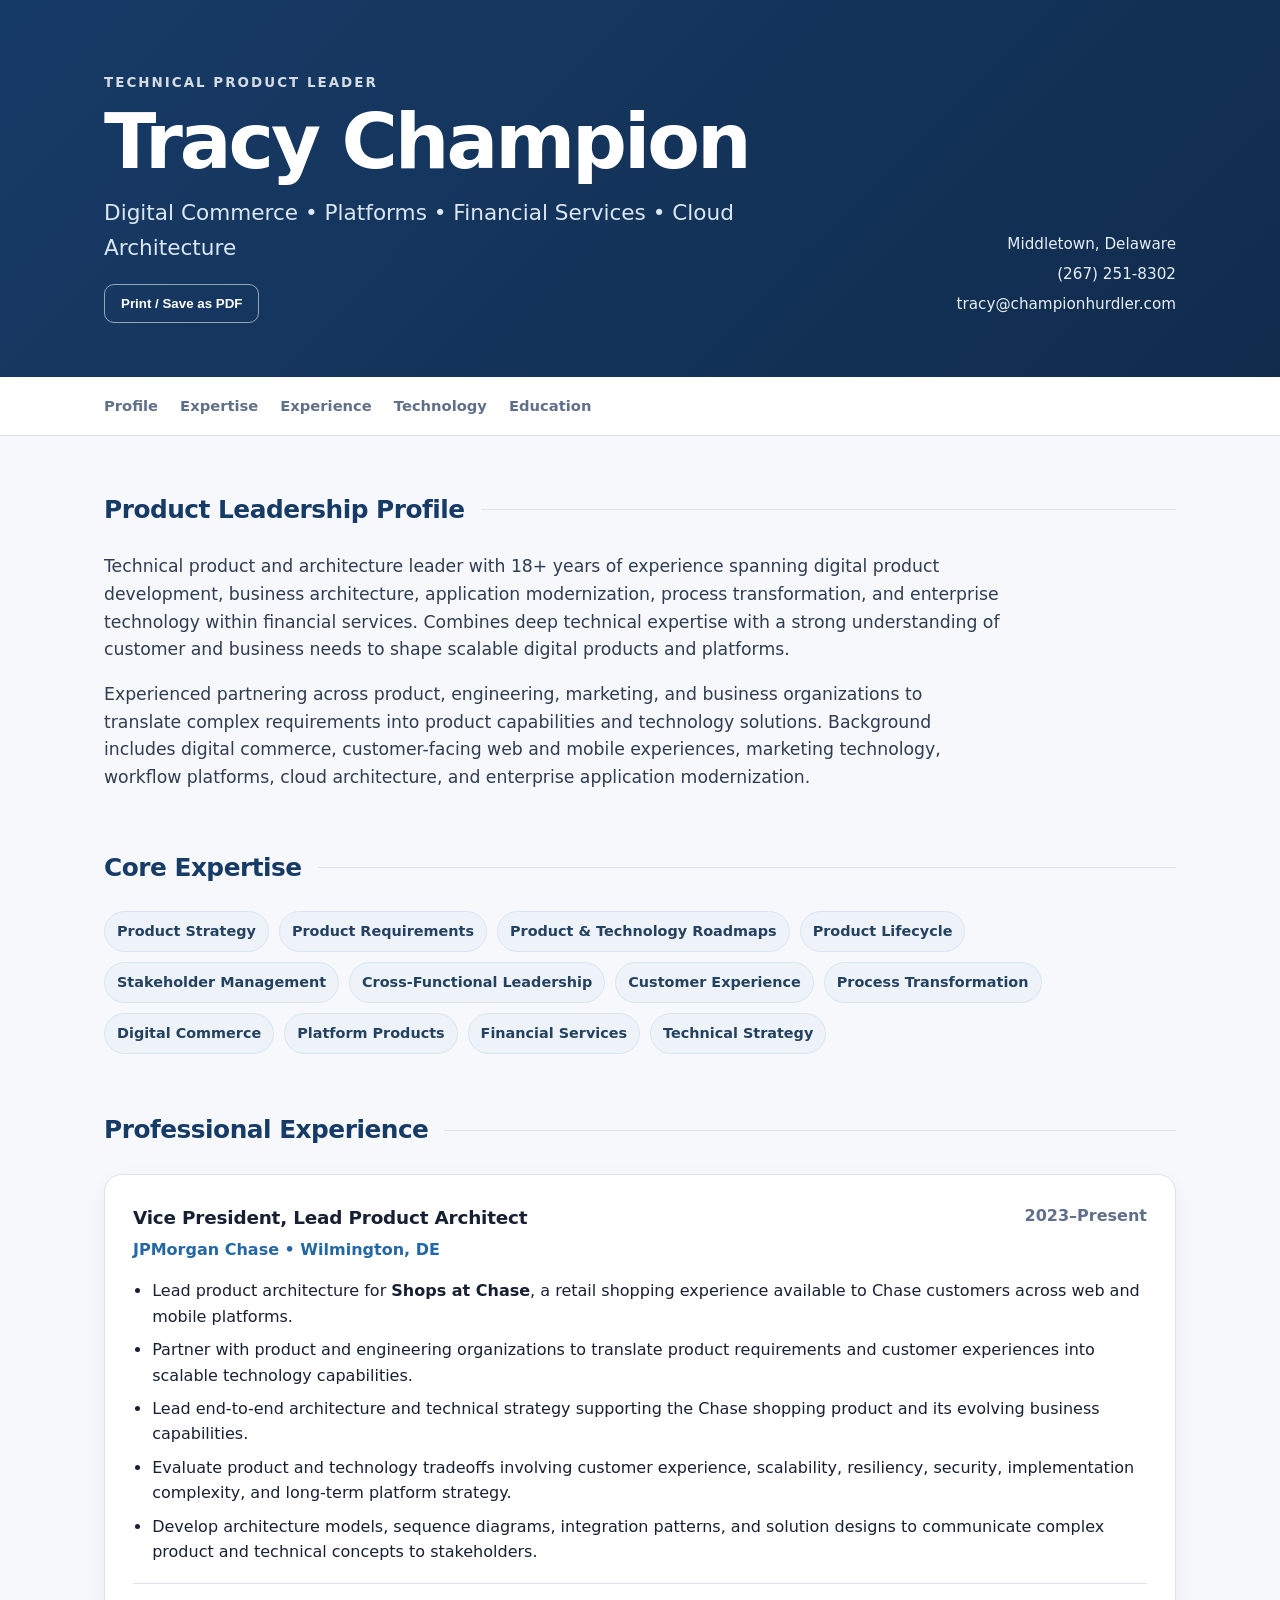
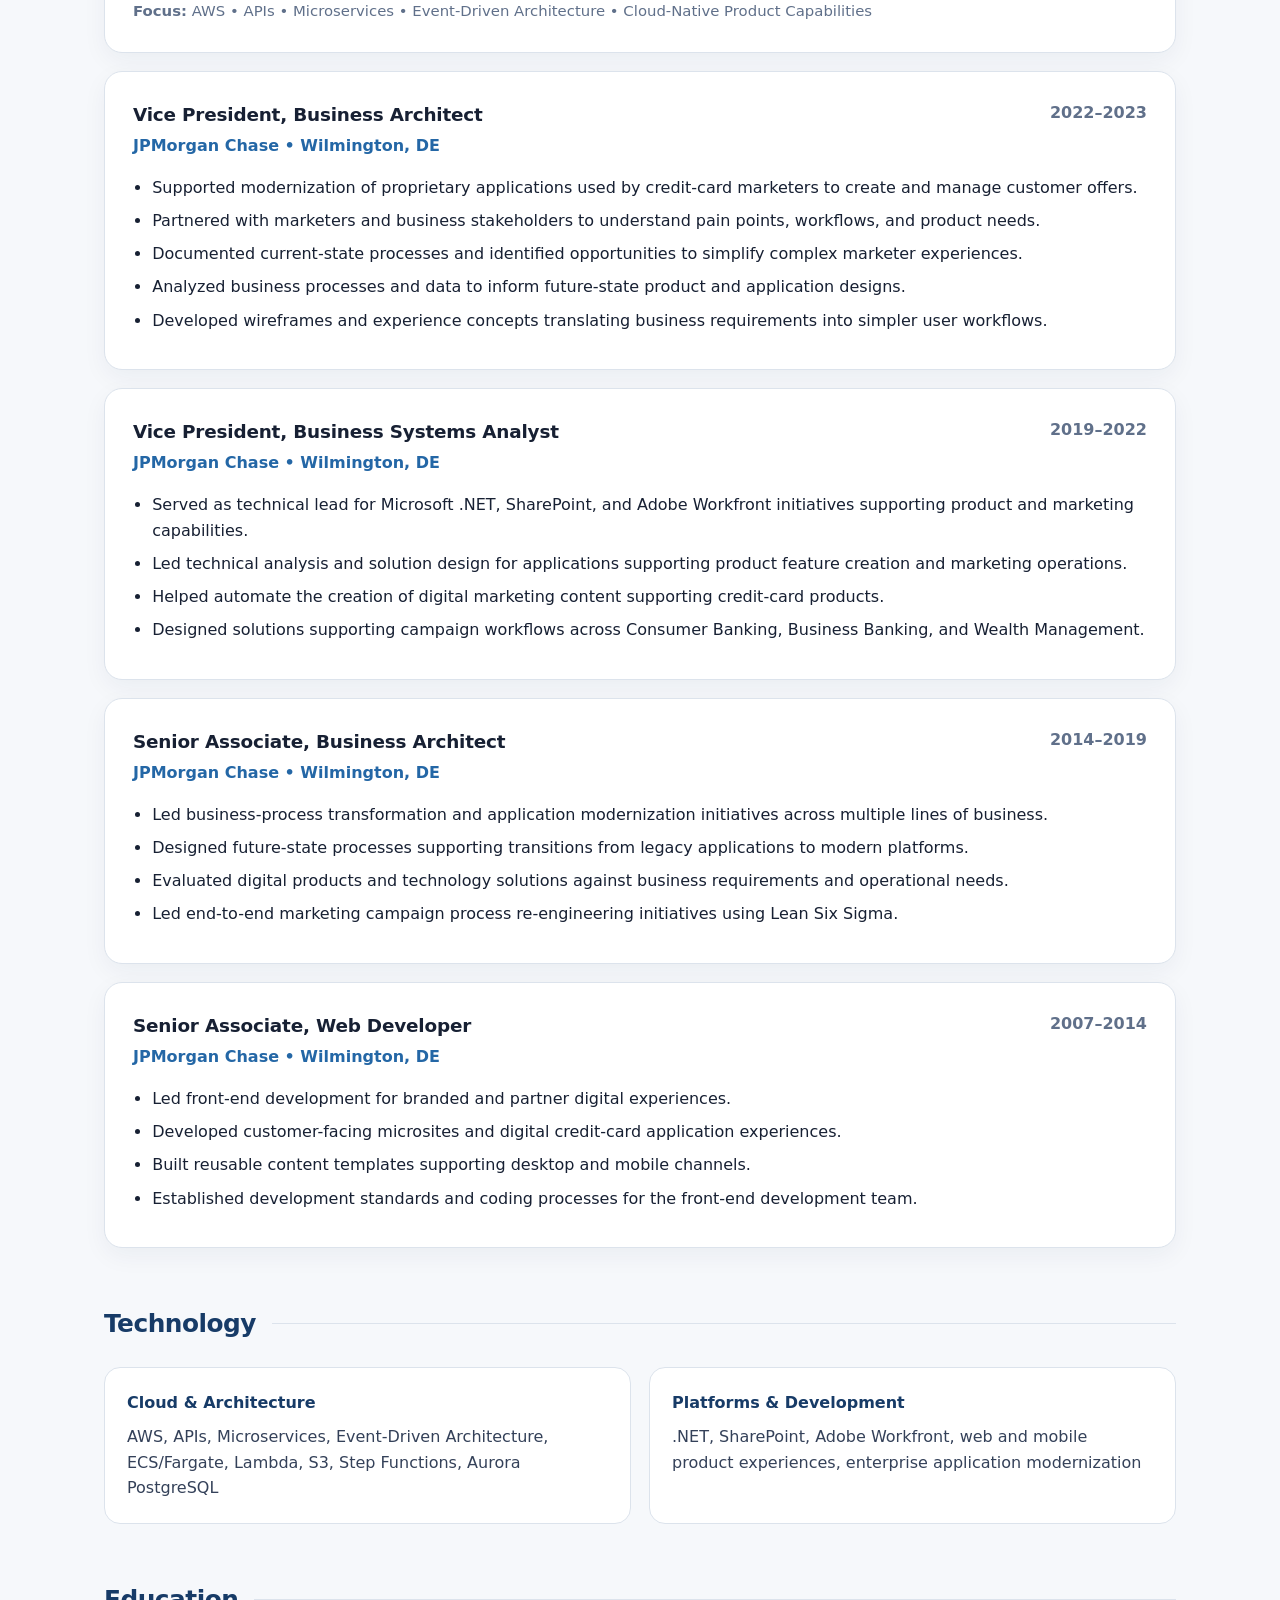
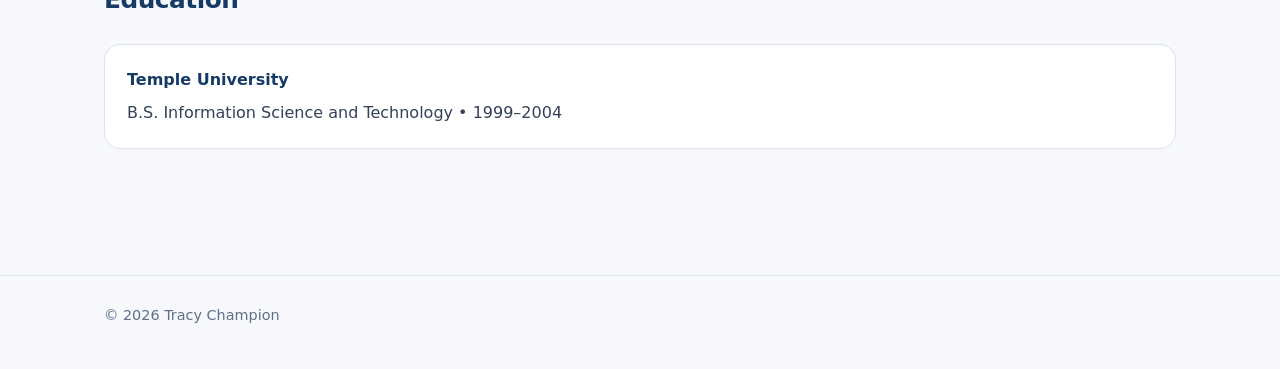
==== resume/index.html @ c50e0f80 "Add resume website" ====
<!doctype html>
<html lang="en">
<head>
  <meta charset="utf-8" />
  <meta name="viewport" content="width=device-width, initial-scale=1" />
  <meta name="description" content="Tracy Champion — Technical Product Leader specializing in digital commerce, platforms, financial services, and cloud architecture." />
  <title>Tracy Champion | Technical Product Leader</title>
  <style>
    :root{
      --bg:#f6f8fb;
      --surface:#ffffff;
      --text:#172033;
      --muted:#60708a;
      --accent:#173b67;
      --accent-2:#2467a6;
      --line:#dce3ec;
      --chip:#edf3f9;
      --max:1120px;
    }

    *{box-sizing:border-box}
    html{scroll-behavior:smooth}
    body{
      margin:0;
      font-family:Inter, ui-sans-serif, system-ui, -apple-system, BlinkMacSystemFont, "Segoe UI", sans-serif;
      background:var(--bg);
      color:var(--text);
      line-height:1.6;
    }

    a{color:inherit}
    .shell{max-width:var(--max); margin:0 auto; padding:0 24px}

    header{
      background:linear-gradient(135deg,var(--accent),#102c4d);
      color:white;
      padding:72px 0 54px;
    }

    .hero{
      display:grid;
      grid-template-columns:1.3fr .7fr;
      gap:44px;
      align-items:end;
    }

    .eyebrow{
      font-size:.84rem;
      letter-spacing:.15em;
      text-transform:uppercase;
      opacity:.82;
      margin-bottom:12px;
      font-weight:700;
    }

    h1{
      margin:0;
      font-size:clamp(2.6rem,6vw,5.4rem);
      line-height:.95;
      letter-spacing:-.04em;
    }

    .subtitle{
      margin:18px 0 0;
      font-size:clamp(1.05rem,2vw,1.35rem);
      color:#dbe7f2;
      max-width:780px;
    }

    .contact{
      justify-self:end;
      text-align:right;
      font-size:.95rem;
      color:#e7eef6;
    }
    .contact a{text-decoration:none}
    .contact a:hover{text-decoration:underline}
    .contact div{margin:6px 0}

    nav{
      position:sticky;
      top:0;
      z-index:10;
      background:rgba(255,255,255,.94);
      backdrop-filter:blur(10px);
      border-bottom:1px solid var(--line);
    }

    .nav-inner{
      max-width:var(--max);
      margin:0 auto;
      padding:0 24px;
      display:flex;
      gap:22px;
      align-items:center;
      min-height:58px;
      overflow-x:auto;
      white-space:nowrap;
    }

    nav a{
      text-decoration:none;
      color:var(--muted);
      font-size:.92rem;
      font-weight:650;
    }
    nav a:hover{color:var(--accent)}

    main{padding:54px 0 70px}
    section{margin:0 0 56px}

    .section-title{
      display:flex;
      align-items:center;
      gap:16px;
      margin-bottom:24px;
    }

    .section-title h2{
      margin:0;
      font-size:1.55rem;
      color:var(--accent);
      letter-spacing:-.02em;
    }

    .section-title::after{
      content:"";
      height:1px;
      flex:1;
      background:var(--line);
    }

    .summary{
      font-size:1.08rem;
      max-width:900px;
      color:#2f3c51;
    }

    .chips{
      display:flex;
      flex-wrap:wrap;
      gap:10px;
    }
    .chip{
      background:var(--chip);
      border:1px solid #d9e6f2;
      color:#24415f;
      border-radius:999px;
      padding:8px 12px;
      font-size:.9rem;
      font-weight:650;
    }

    .role{
      background:var(--surface);
      border:1px solid var(--line);
      border-radius:18px;
      padding:28px;
      margin-bottom:18px;
      box-shadow:0 8px 24px rgba(20,40,70,.05);
    }

    .role-head{
      display:grid;
      grid-template-columns:1fr auto;
      gap:16px;
      align-items:start;
      margin-bottom:8px;
    }

    .role h3{
      margin:0;
      font-size:1.15rem;
      letter-spacing:-.01em;
    }
    .company{
      color:var(--accent-2);
      font-weight:750;
      margin-top:4px;
    }
    .date{
      color:var(--muted);
      font-weight:700;
      white-space:nowrap;
    }

    ul{
      padding-left:1.2rem;
      margin:16px 0 0;
    }
    li{margin:.48rem 0}

    .techline{
      margin-top:18px;
      padding-top:16px;
      border-top:1px solid var(--line);
      color:var(--muted);
      font-size:.93rem;
    }

    .grid{
      display:grid;
      grid-template-columns:repeat(2,minmax(0,1fr));
      gap:18px;
    }
    .card{
      background:var(--surface);
      border:1px solid var(--line);
      border-radius:16px;
      padding:22px;
    }
    .card h3{margin:0 0 8px;font-size:1rem;color:var(--accent)}
    .card p{margin:0;color:#344159}

    footer{
      border-top:1px solid var(--line);
      padding:28px 0 42px;
      color:var(--muted);
      font-size:.9rem;
    }

    .print-btn{
      display:inline-block;
      margin-top:18px;
      padding:11px 16px;
      border:1px solid rgba(255,255,255,.55);
      border-radius:10px;
      color:white;
      text-decoration:none;
      font-weight:700;
      cursor:pointer;
      background:transparent;
    }
    .print-btn:hover{background:rgba(255,255,255,.08)}

    @media (max-width:760px){
      header{padding:54px 0 40px}
      .hero{grid-template-columns:1fr; gap:28px}
      .contact{justify-self:start; text-align:left}
      .role-head{grid-template-columns:1fr}
      .grid{grid-template-columns:1fr}
      nav{position:static}
    }

    @media print{
      nav,.print-btn{display:none !important}
      body{background:white;font-size:11pt}
      header{background:white;color:#111;padding:20px 0 16px;border-bottom:2px solid #111}
      .subtitle,.contact{color:#333}
      main{padding:24px 0}
      .role,.card{box-shadow:none;break-inside:avoid}
      .shell{max-width:none;padding:0 16px}
      a{text-decoration:none}
    }
  </style>
</head>
<body>

<header>
  <div class="shell hero">
    <div>
      <div class="eyebrow">Technical Product Leader</div>
      <h1>Tracy Champion</h1>
      <p class="subtitle">Digital Commerce • Platforms • Financial Services • Cloud Architecture</p>
      <button class="print-btn" onclick="window.print()">Print / Save as PDF</button>
    </div>

    <div class="contact" aria-label="Contact information">
      <div>Middletown, Delaware</div>
      <div><a href="tel:+12672518302">(267) 251-8302</a></div>
      <div><a href="mailto:tracy@championhurdler.com">tracy@championhurdler.com</a></div>
    </div>
  </div>
</header>

<nav>
  <div class="nav-inner">
    <a href="#profile">Profile</a>
    <a href="#expertise">Expertise</a>
    <a href="#experience">Experience</a>
    <a href="#technology">Technology</a>
    <a href="#education">Education</a>
  </div>
</nav>

<main>
  <div class="shell">

    <section id="profile">
      <div class="section-title"><h2>Product Leadership Profile</h2></div>
      <p class="summary">
        Technical product and architecture leader with 18+ years of experience spanning digital product development,
        business architecture, application modernization, process transformation, and enterprise technology within
        financial services. Combines deep technical expertise with a strong understanding of customer and business
        needs to shape scalable digital products and platforms.
      </p>
      <p class="summary">
        Experienced partnering across product, engineering, marketing, and business organizations to translate complex
        requirements into product capabilities and technology solutions. Background includes digital commerce,
        customer-facing web and mobile experiences, marketing technology, workflow platforms, cloud architecture, and
        enterprise application modernization.
      </p>
    </section>

    <section id="expertise">
      <div class="section-title"><h2>Core Expertise</h2></div>
      <div class="chips">
        <span class="chip">Product Strategy</span>
        <span class="chip">Product Requirements</span>
        <span class="chip">Product & Technology Roadmaps</span>
        <span class="chip">Product Lifecycle</span>
        <span class="chip">Stakeholder Management</span>
        <span class="chip">Cross-Functional Leadership</span>
        <span class="chip">Customer Experience</span>
        <span class="chip">Process Transformation</span>
        <span class="chip">Digital Commerce</span>
        <span class="chip">Platform Products</span>
        <span class="chip">Financial Services</span>
        <span class="chip">Technical Strategy</span>
      </div>
    </section>

    <section id="experience">
      <div class="section-title"><h2>Professional Experience</h2></div>

      <article class="role">
        <div class="role-head">
          <div>
            <h3>Vice President, Lead Product Architect</h3>
            <div class="company">JPMorgan Chase • Wilmington, DE</div>
          </div>
          <div class="date">2023–Present</div>
        </div>
        <ul>
          <li>Lead product architecture for <strong>Shops at Chase</strong>, a retail shopping experience available to Chase customers across web and mobile platforms.</li>
          <li>Partner with product and engineering organizations to translate product requirements and customer experiences into scalable technology capabilities.</li>
          <li>Lead end-to-end architecture and technical strategy supporting the Chase shopping product and its evolving business capabilities.</li>
          <li>Evaluate product and technology tradeoffs involving customer experience, scalability, resiliency, security, implementation complexity, and long-term platform strategy.</li>
          <li>Develop architecture models, sequence diagrams, integration patterns, and solution designs to communicate complex product and technical concepts to stakeholders.</li>
        </ul>
        <div class="techline"><strong>Focus:</strong> AWS • APIs • Microservices • Event-Driven Architecture • Cloud-Native Product Capabilities</div>
      </article>

      <article class="role">
        <div class="role-head">
          <div>
            <h3>Vice President, Business Architect</h3>
            <div class="company">JPMorgan Chase • Wilmington, DE</div>
          </div>
          <div class="date">2022–2023</div>
        </div>
        <ul>
          <li>Supported modernization of proprietary applications used by credit-card marketers to create and manage customer offers.</li>
          <li>Partnered with marketers and business stakeholders to understand pain points, workflows, and product needs.</li>
          <li>Documented current-state processes and identified opportunities to simplify complex marketer experiences.</li>
          <li>Analyzed business processes and data to inform future-state product and application designs.</li>
          <li>Developed wireframes and experience concepts translating business requirements into simpler user workflows.</li>
        </ul>
      </article>

      <article class="role">
        <div class="role-head">
          <div>
            <h3>Vice President, Business Systems Analyst</h3>
            <div class="company">JPMorgan Chase • Wilmington, DE</div>
          </div>
          <div class="date">2019–2022</div>
        </div>
        <ul>
          <li>Served as technical lead for Microsoft .NET, SharePoint, and Adobe Workfront initiatives supporting product and marketing capabilities.</li>
          <li>Led technical analysis and solution design for applications supporting product feature creation and marketing operations.</li>
          <li>Helped automate the creation of digital marketing content supporting credit-card products.</li>
          <li>Designed solutions supporting campaign workflows across Consumer Banking, Business Banking, and Wealth Management.</li>
        </ul>
      </article>

      <article class="role">
        <div class="role-head">
          <div>
            <h3>Senior Associate, Business Architect</h3>
            <div class="company">JPMorgan Chase • Wilmington, DE</div>
          </div>
          <div class="date">2014–2019</div>
        </div>
        <ul>
          <li>Led business-process transformation and application modernization initiatives across multiple lines of business.</li>
          <li>Designed future-state processes supporting transitions from legacy applications to modern platforms.</li>
          <li>Evaluated digital products and technology solutions against business requirements and operational needs.</li>
          <li>Led end-to-end marketing campaign process re-engineering initiatives using Lean Six Sigma.</li>
        </ul>
      </article>

      <article class="role">
        <div class="role-head">
          <div>
            <h3>Senior Associate, Web Developer</h3>
            <div class="company">JPMorgan Chase • Wilmington, DE</div>
          </div>
          <div class="date">2007–2014</div>
        </div>
        <ul>
          <li>Led front-end development for branded and partner digital experiences.</li>
          <li>Developed customer-facing microsites and digital credit-card application experiences.</li>
          <li>Built reusable content templates supporting desktop and mobile channels.</li>
          <li>Established development standards and coding processes for the front-end development team.</li>
        </ul>
      </article>
    </section>

    <section id="technology">
      <div class="section-title"><h2>Technology</h2></div>
      <div class="grid">
        <div class="card">
          <h3>Cloud & Architecture</h3>
          <p>AWS, APIs, Microservices, Event-Driven Architecture, ECS/Fargate, Lambda, S3, Step Functions, Aurora PostgreSQL</p>
        </div>
        <div class="card">
          <h3>Platforms & Development</h3>
          <p>.NET, SharePoint, Adobe Workfront, web and mobile product experiences, enterprise application modernization</p>
        </div>
      </div>
    </section>

    <section id="education">
      <div class="section-title"><h2>Education</h2></div>
      <div class="card">
        <h3>Temple University</h3>
        <p>B.S. Information Science and Technology • 1999–2004</p>
      </div>
    </section>

  </div>
</main>

<footer>
  <div class="shell">
    © 2026 Tracy Champion
  </div>
</footer>

</body>
</html>
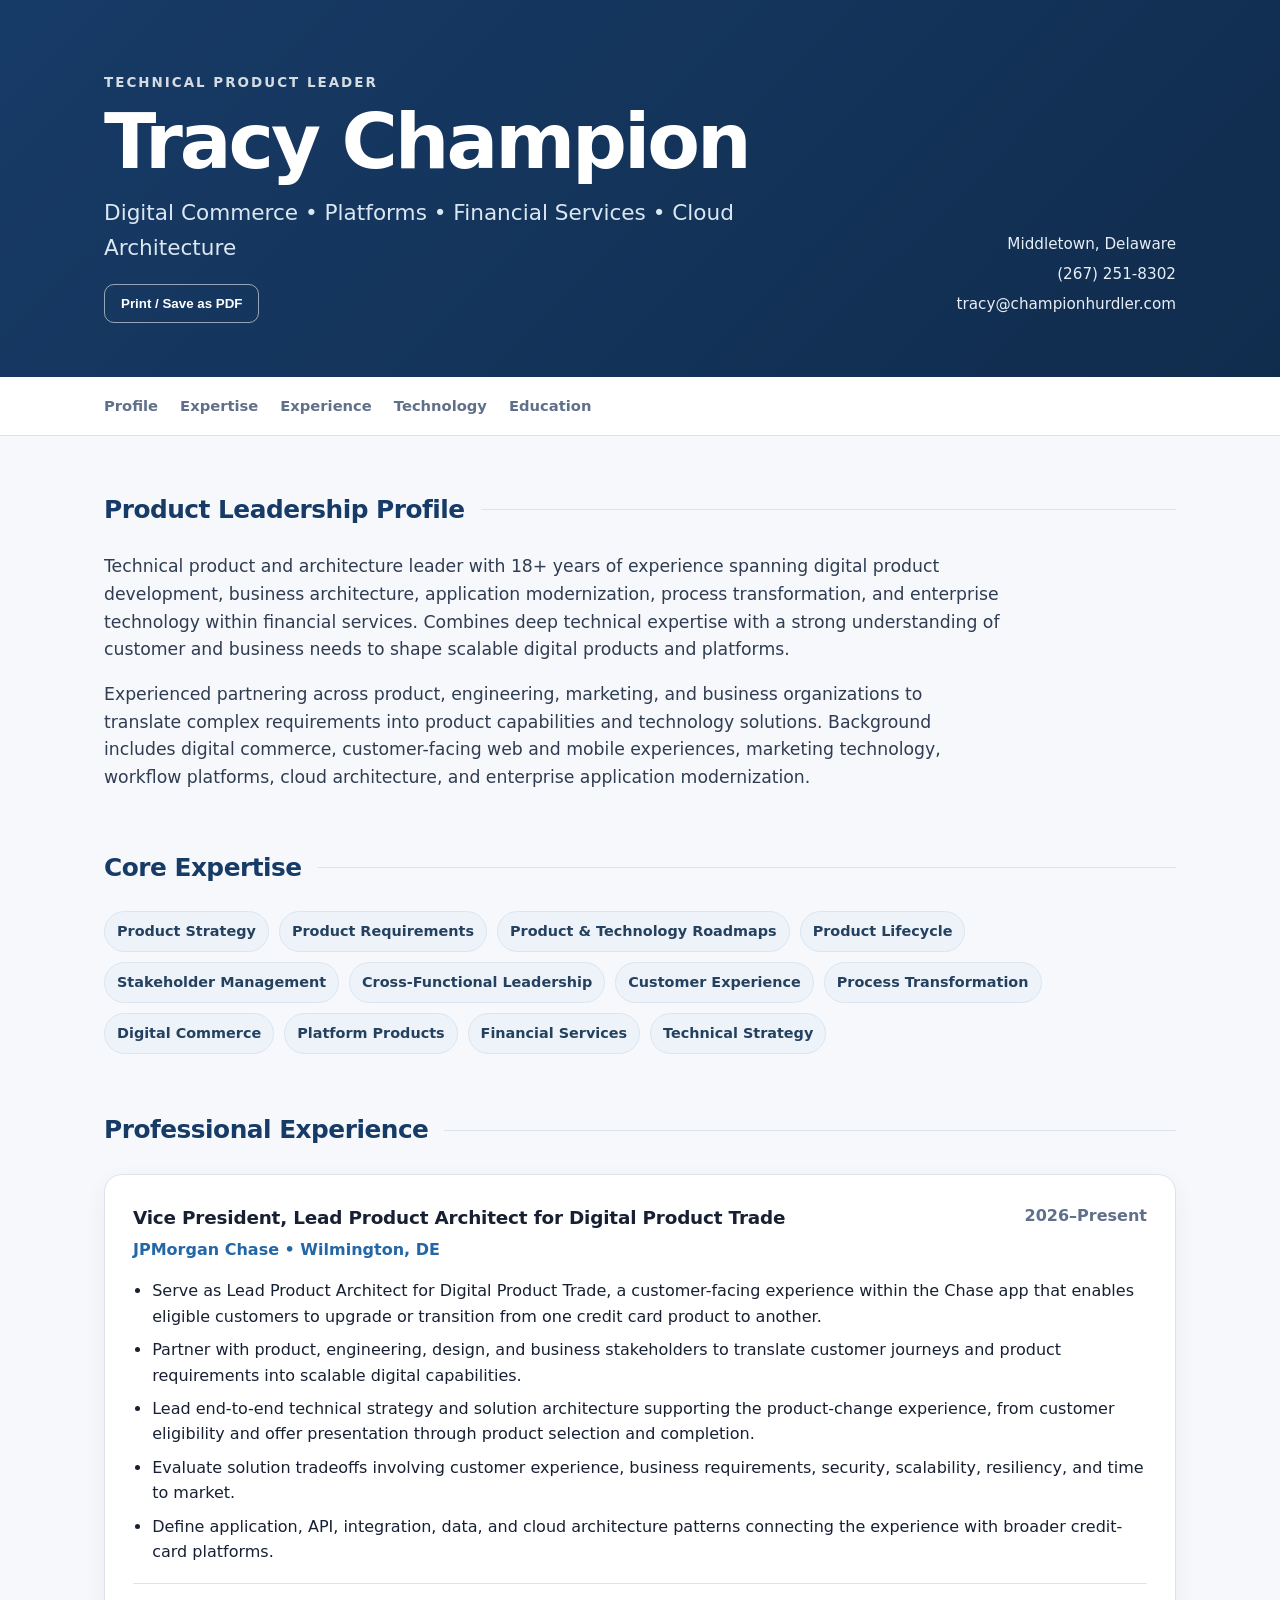
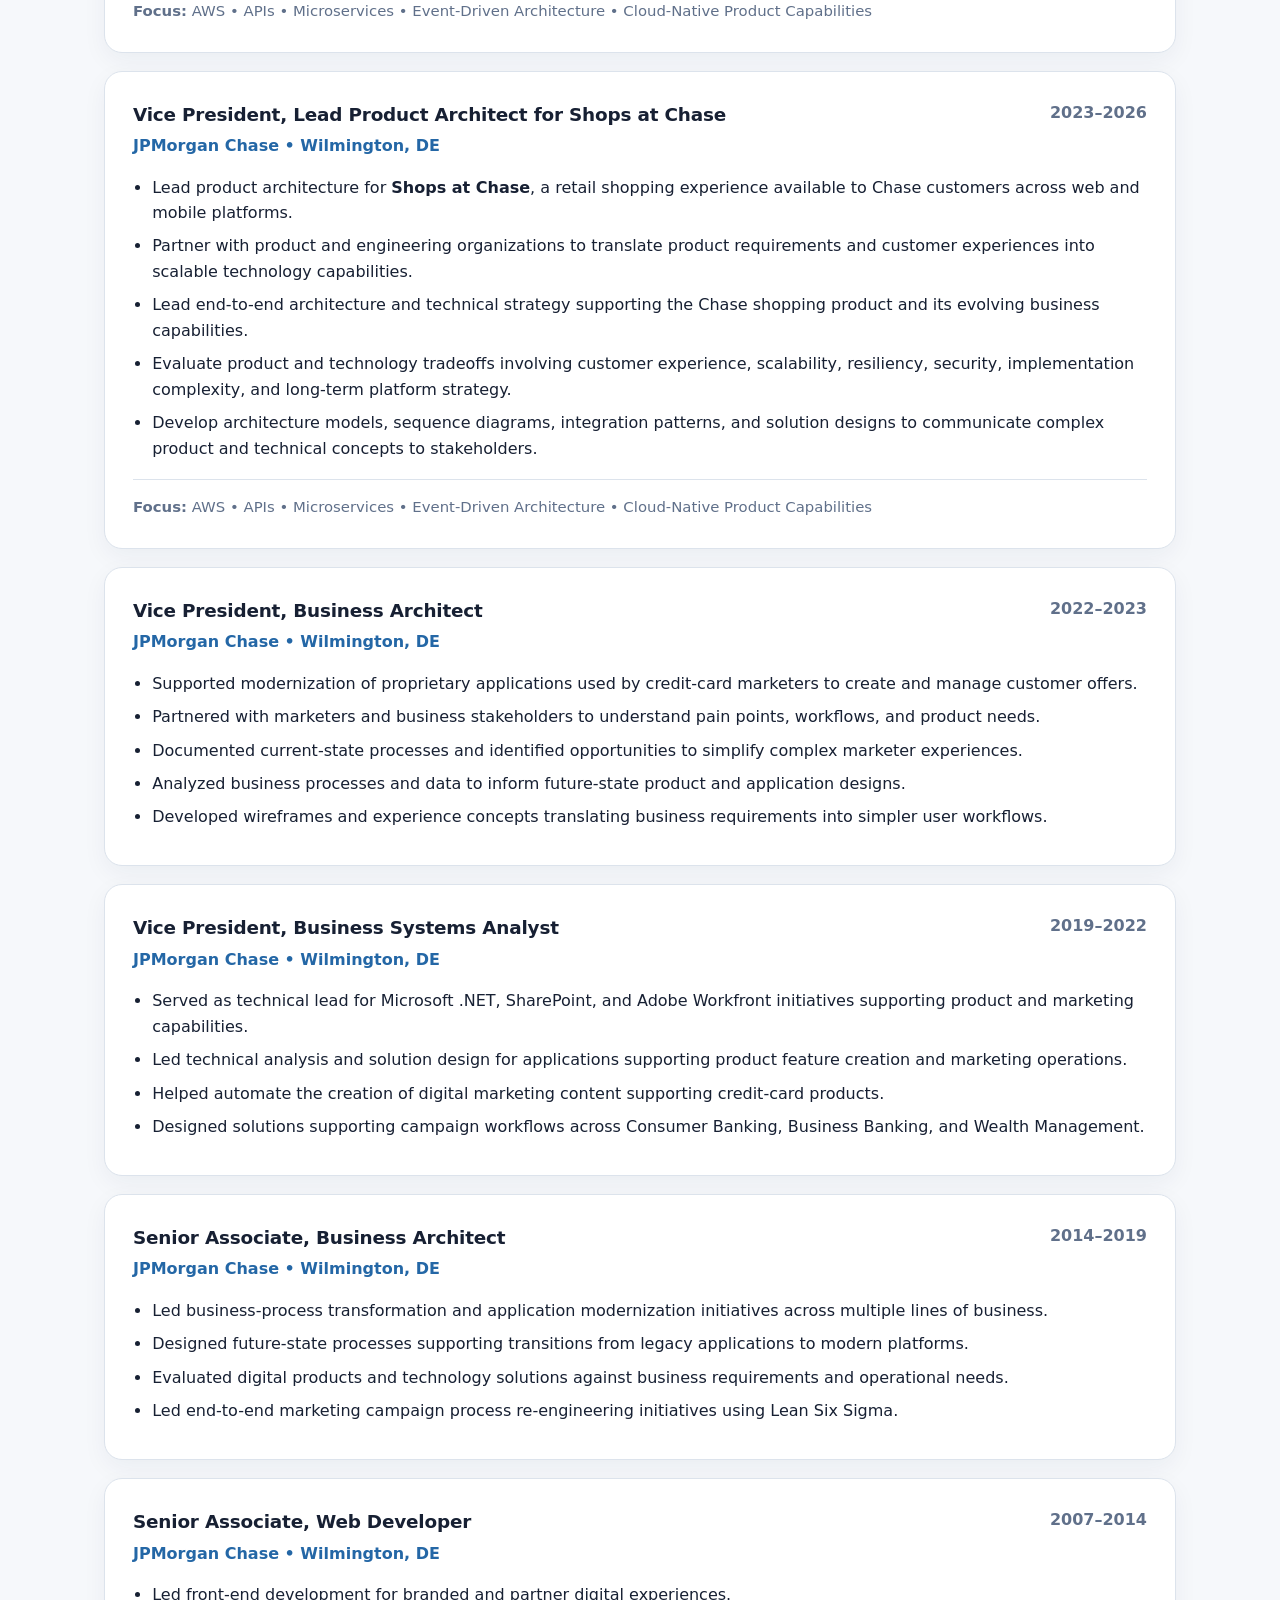
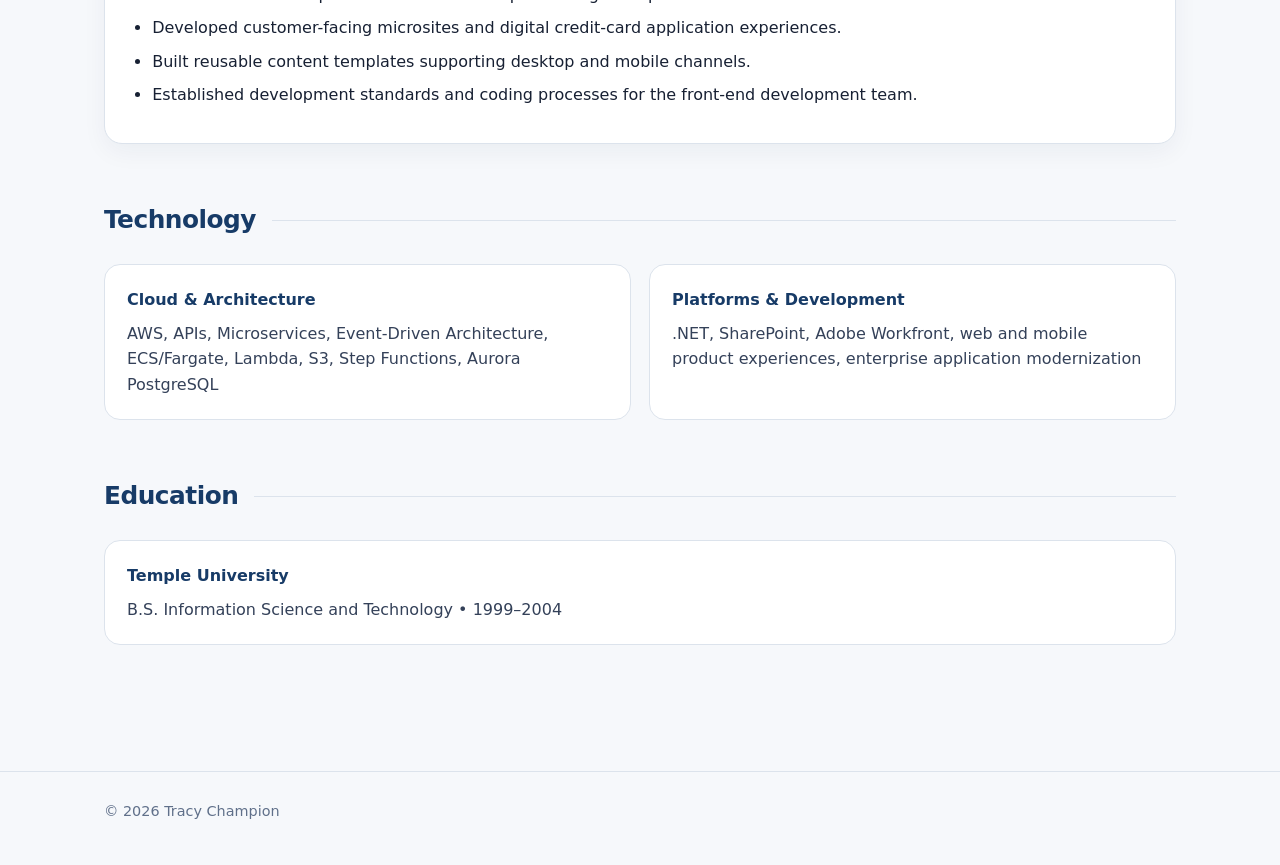
==== commit 8881271c: "Update index.html" ====
--- a/resume/index.html
+++ b/resume/index.html
@@ -326,10 +326,28 @@
       <article class="role">
         <div class="role-head">
           <div>
-            <h3>Vice President, Lead Product Architect</h3>
-            <div class="company">JPMorgan Chase • Wilmington, DE</div>
-          </div>
-          <div class="date">2023–Present</div>
+            <h3>Vice President, Lead Product Architect for Digital Product Trade</h3>
+            <div class="company">JPMorgan Chase • Wilmington, DE</div>
+          </div>
+          <div class="date">2026–Present</div>
+        </div>
+        <ul>
+          <li>Serve as Lead Product Architect for Digital Product Trade, a customer-facing experience within the Chase app that enables eligible customers to upgrade or transition from one credit card product to another.</li>
+          <li>Partner with product, engineering, design, and business stakeholders to translate customer journeys and product requirements into scalable digital capabilities.</li>
+          <li>Lead end-to-end technical strategy and solution architecture supporting the product-change experience, from customer eligibility and offer presentation through product selection and completion.</li>
+          <li>Evaluate solution tradeoffs involving customer experience, business requirements, security, scalability, resiliency, and time to market.</li>
+          <li>Define application, API, integration, data, and cloud architecture patterns connecting the experience with broader credit-card platforms.</li>
+        </ul>
+        <div class="techline"><strong>Focus:</strong> AWS • APIs • Microservices • Event-Driven Architecture • Cloud-Native Product Capabilities</div>
+      </article>
+      
+      <article class="role">
+        <div class="role-head">
+          <div>
+            <h3>Vice President, Lead Product Architect for Shops at Chase</h3>
+            <div class="company">JPMorgan Chase • Wilmington, DE</div>
+          </div>
+          <div class="date">2023–2026</div>
         </div>
         <ul>
           <li>Lead product architecture for <strong>Shops at Chase</strong>, a retail shopping experience available to Chase customers across web and mobile platforms.</li>
@@ -341,6 +359,7 @@
         <div class="techline"><strong>Focus:</strong> AWS • APIs • Microservices • Event-Driven Architecture • Cloud-Native Product Capabilities</div>
       </article>
 
+      
       <article class="role">
         <div class="role-head">
           <div>
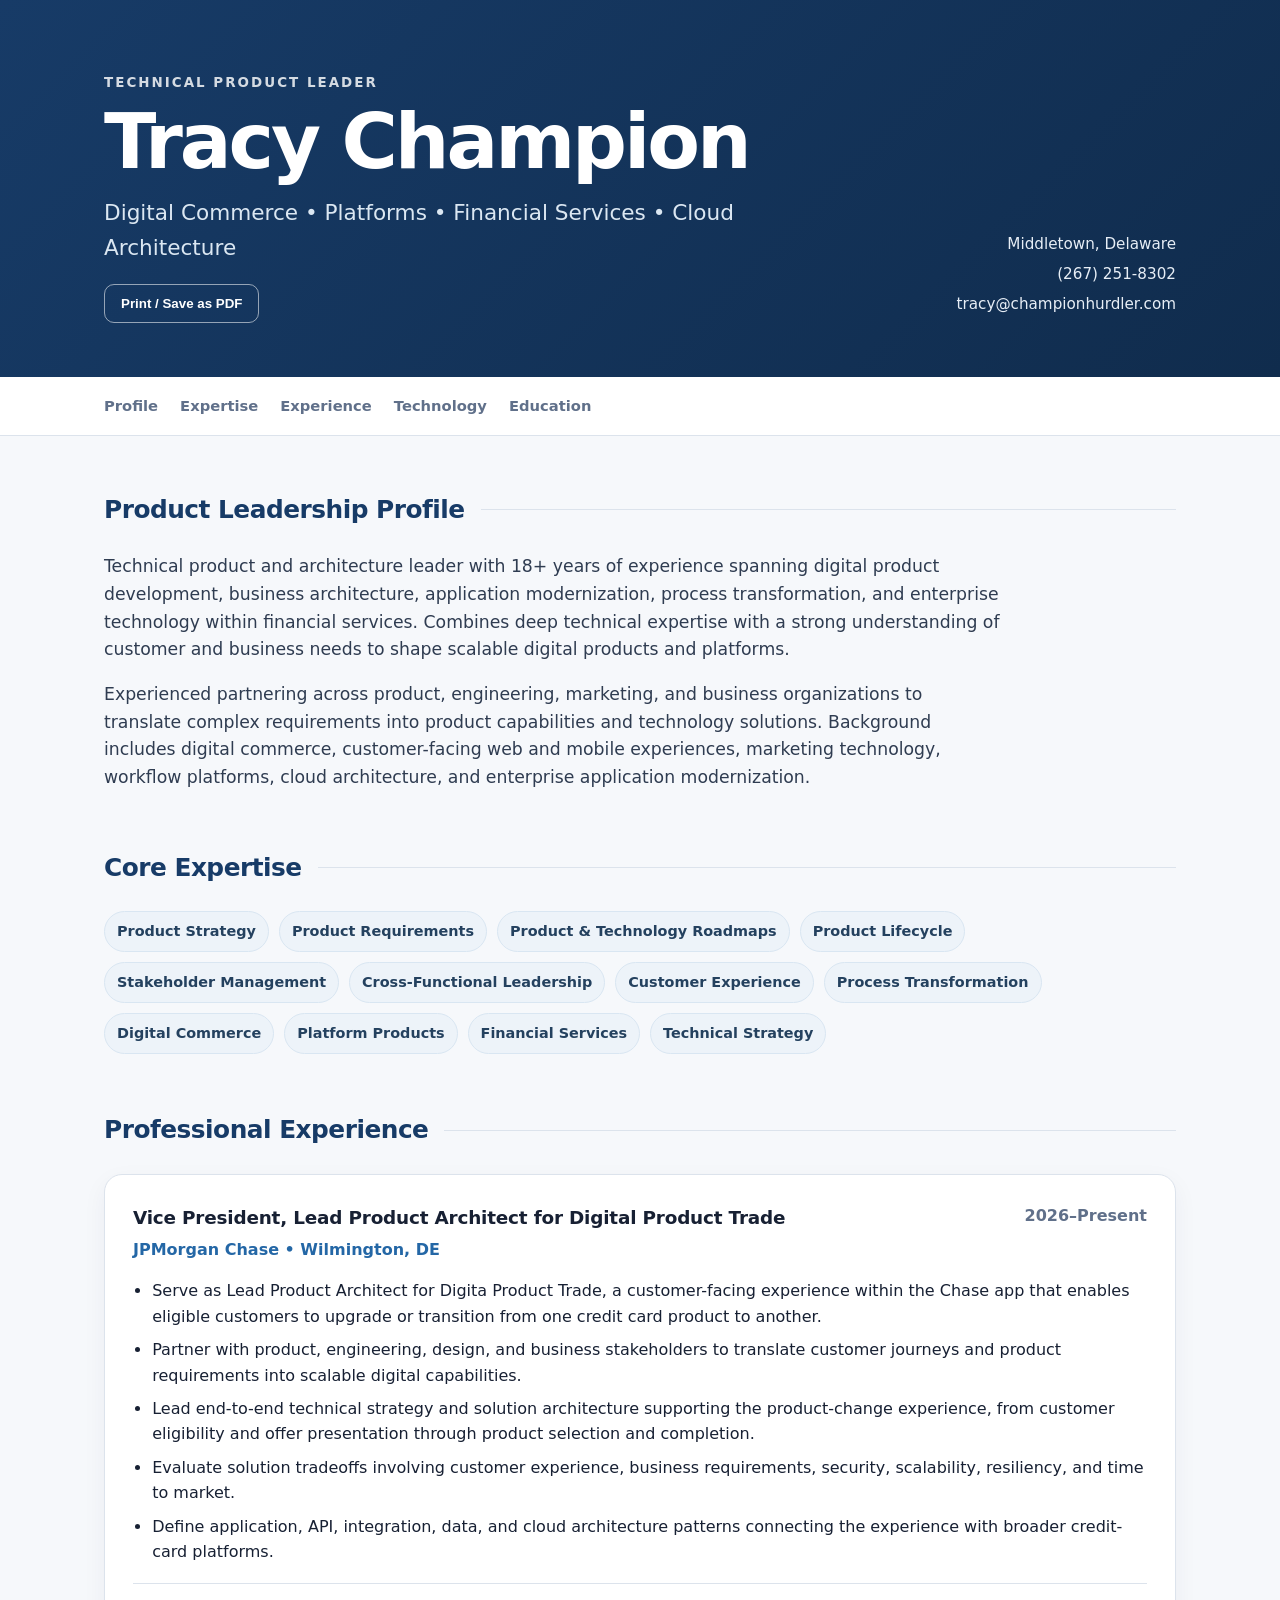
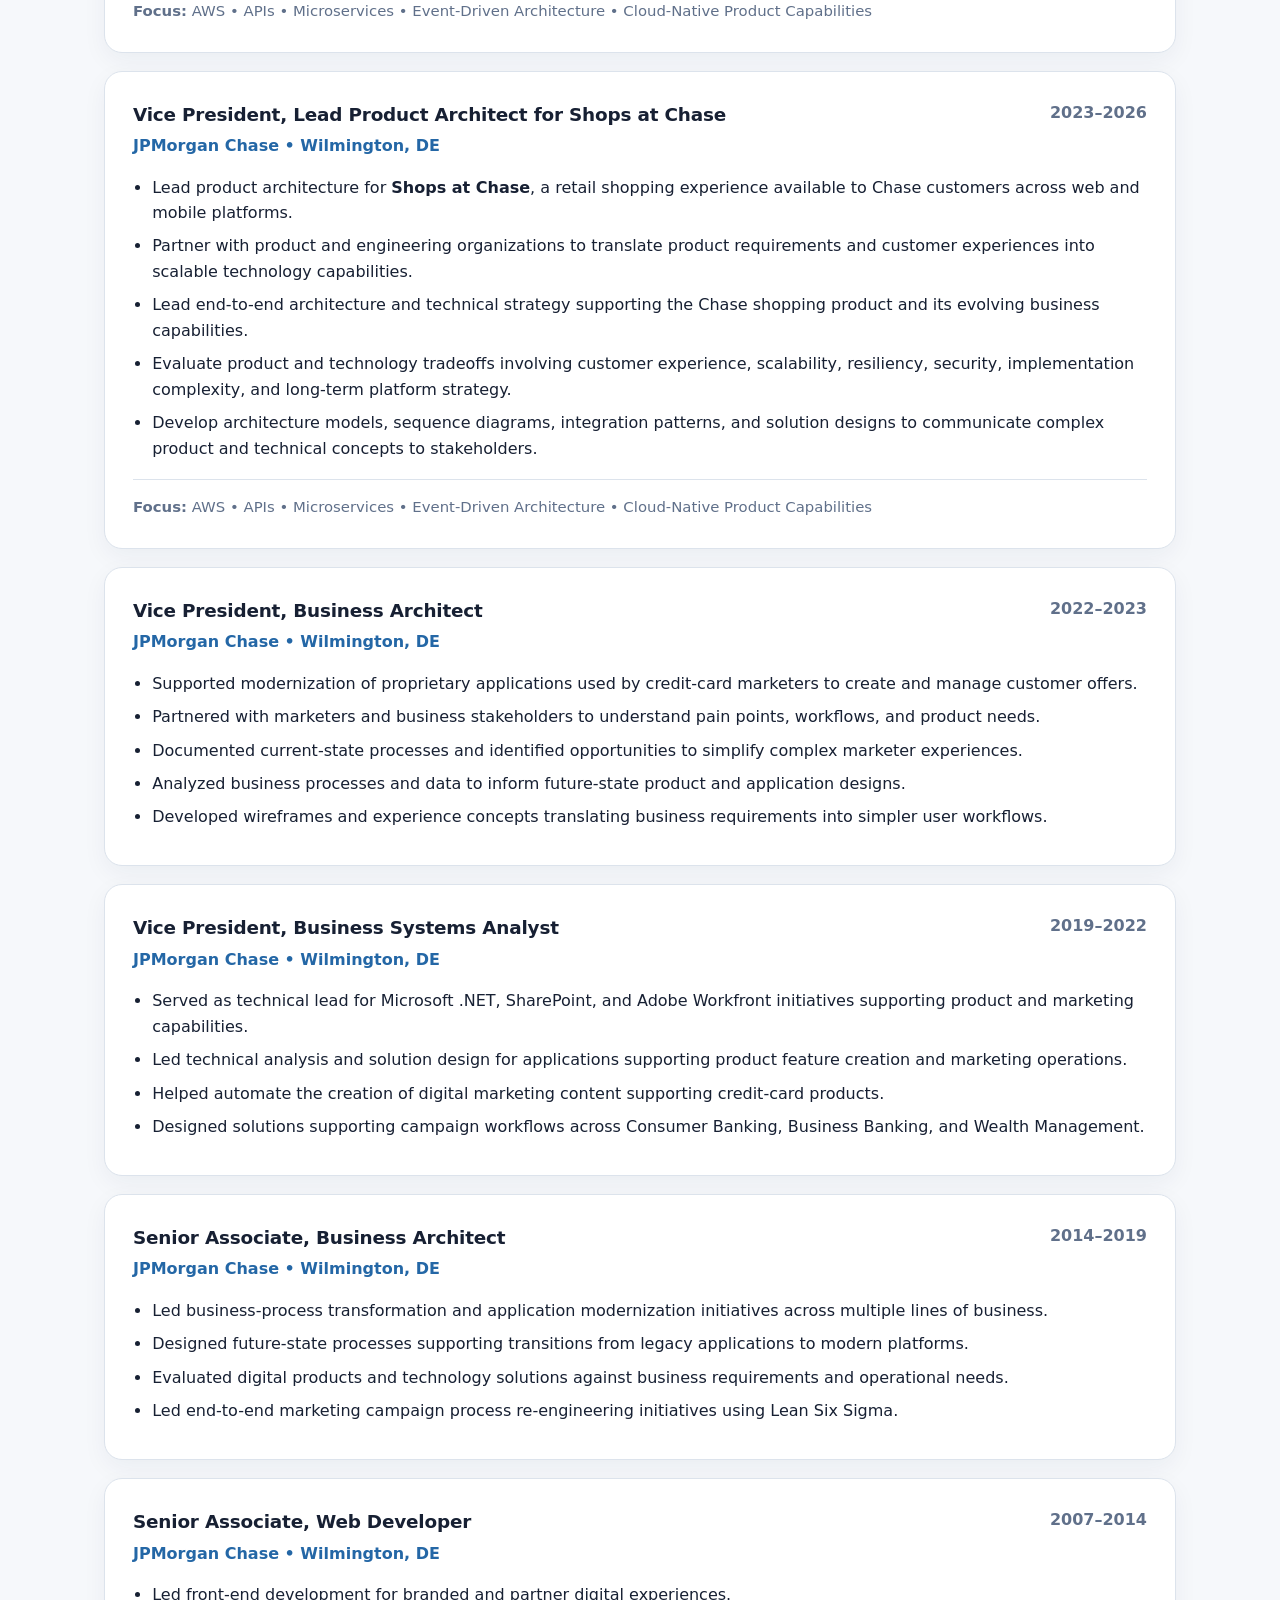
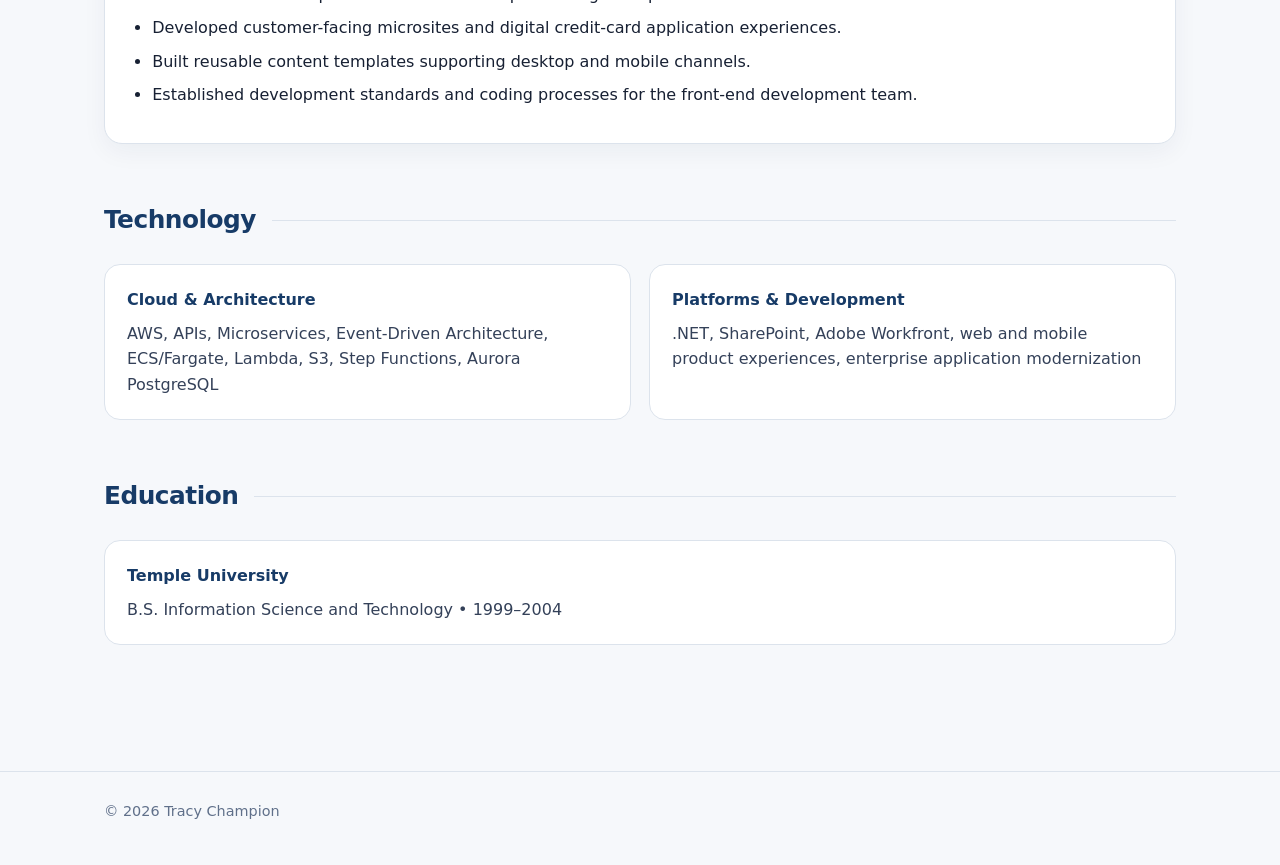
==== commit db7ddac7: "Updating product name" ====
--- a/resume/index.html
+++ b/resume/index.html
@@ -332,7 +332,7 @@
           <div class="date">2026–Present</div>
         </div>
         <ul>
-          <li>Serve as Lead Product Architect for Digital Product Trade, a customer-facing experience within the Chase app that enables eligible customers to upgrade or transition from one credit card product to another.</li>
+          <li>Serve as Lead Product Architect for Digita Product Trade, a customer-facing experience within the Chase app that enables eligible customers to upgrade or transition from one credit card product to another.</li>
           <li>Partner with product, engineering, design, and business stakeholders to translate customer journeys and product requirements into scalable digital capabilities.</li>
           <li>Lead end-to-end technical strategy and solution architecture supporting the product-change experience, from customer eligibility and offer presentation through product selection and completion.</li>
           <li>Evaluate solution tradeoffs involving customer experience, business requirements, security, scalability, resiliency, and time to market.</li>
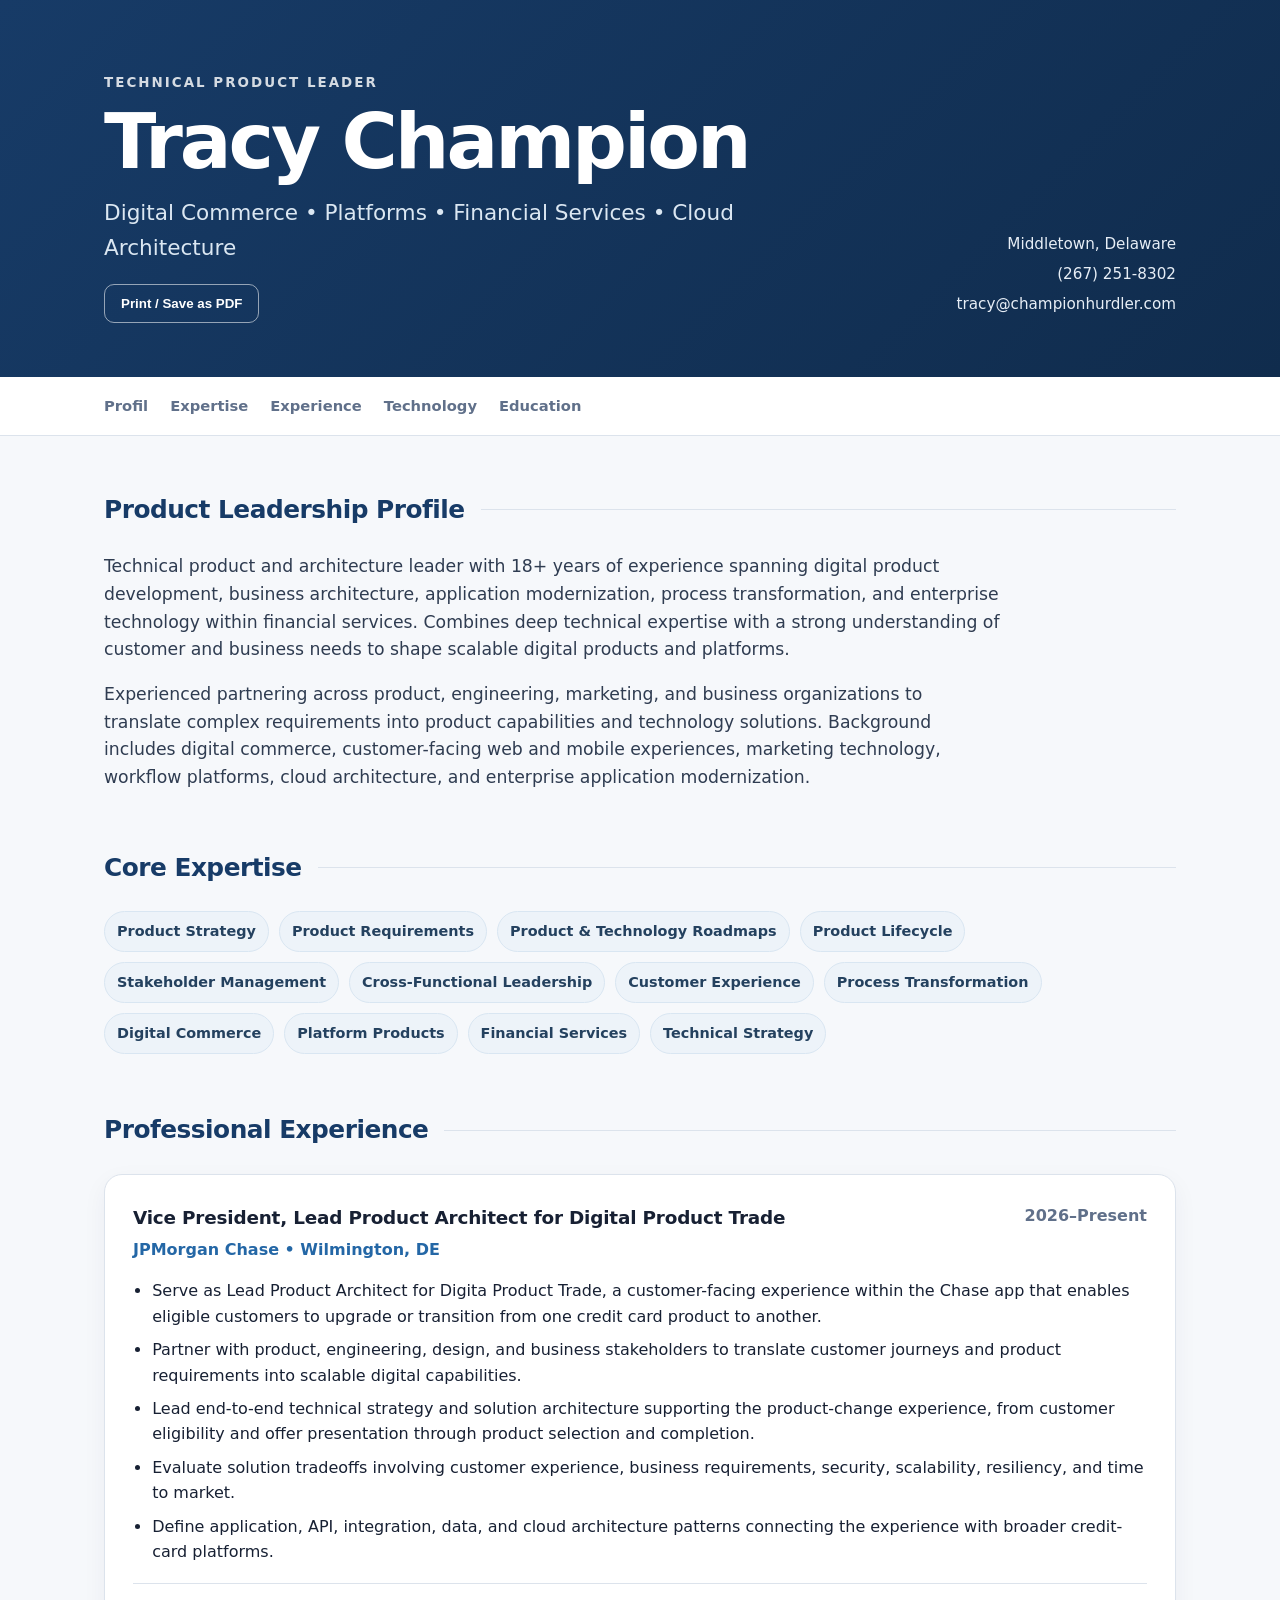
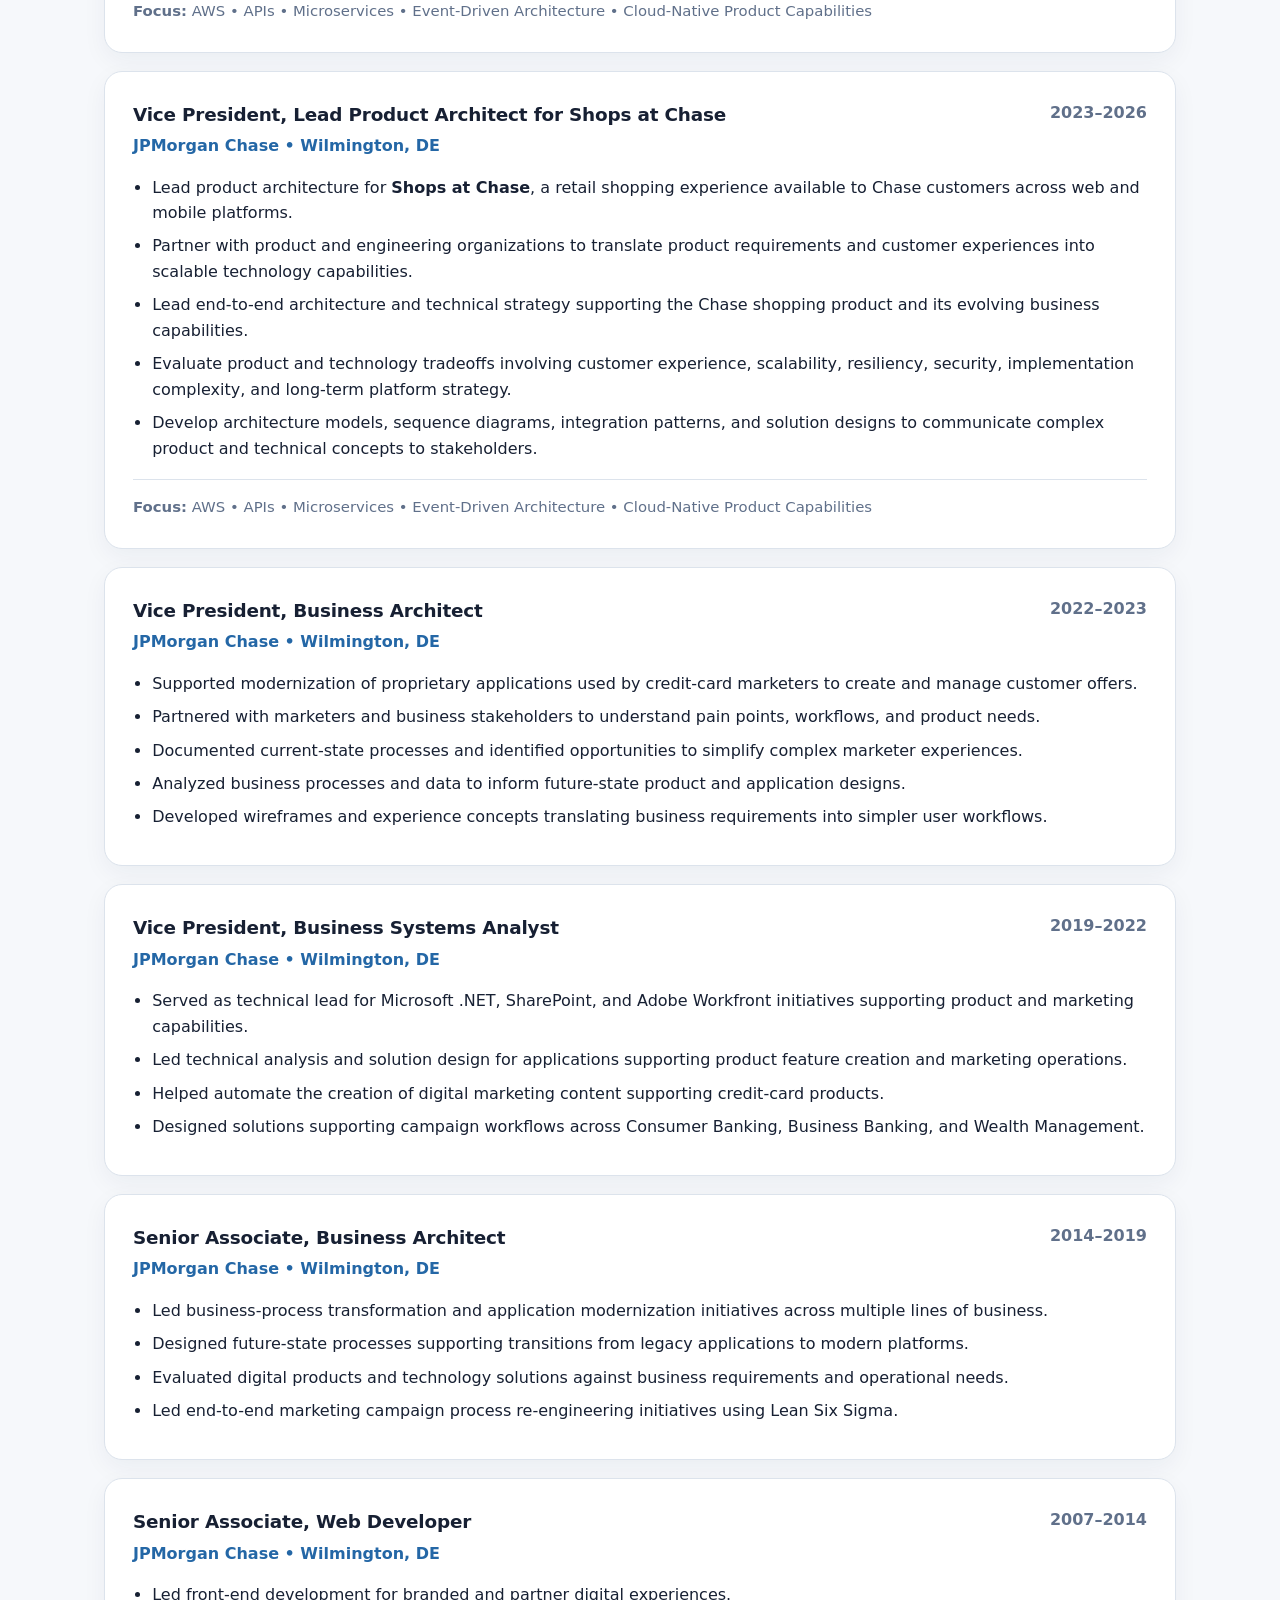
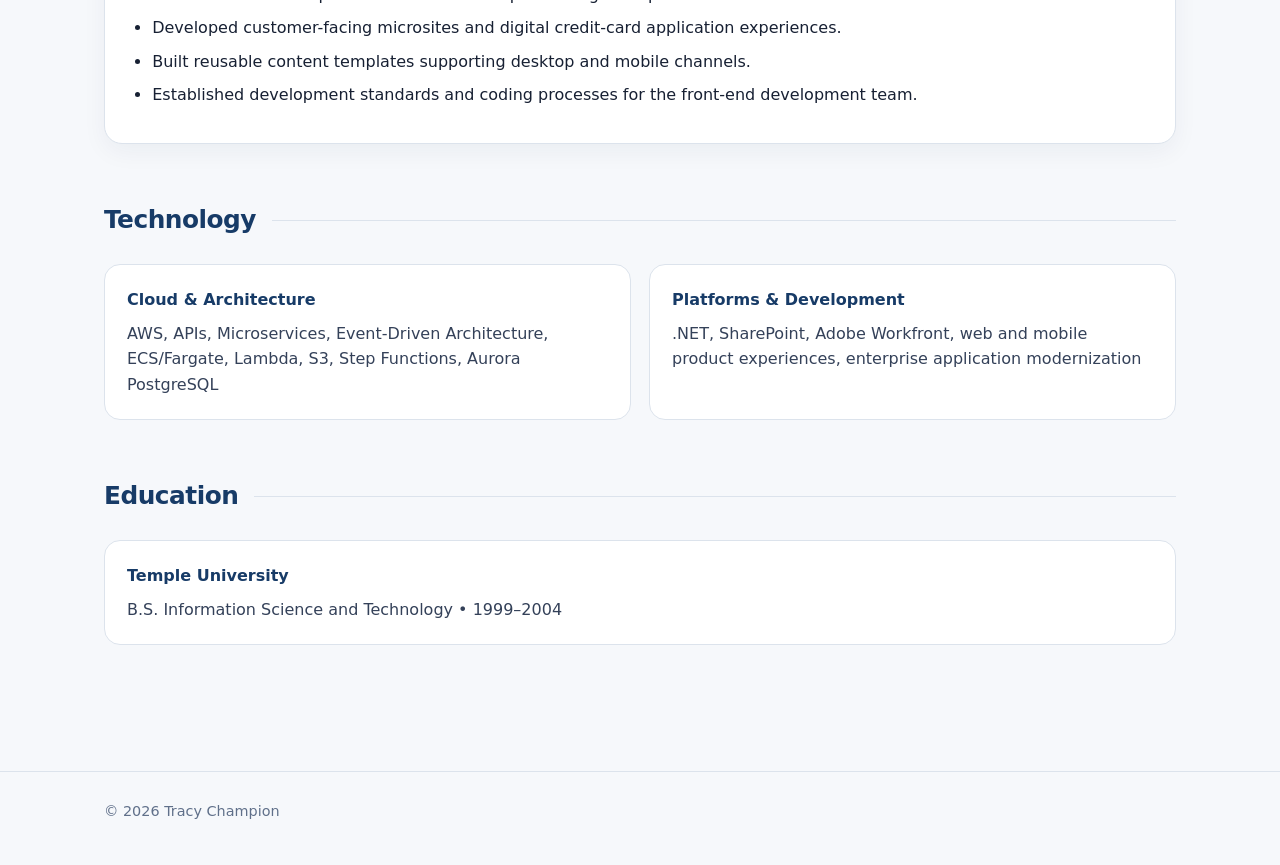
==== commit 692a81f6: "Update index.html" ====
--- a/resume/index.html
+++ b/resume/index.html
@@ -275,7 +275,7 @@
 
 <nav>
   <div class="nav-inner">
-    <a href="#profile">Profile</a>
+    <a href="#profile">Profil</a>
     <a href="#expertise">Expertise</a>
     <a href="#experience">Experience</a>
     <a href="#technology">Technology</a>
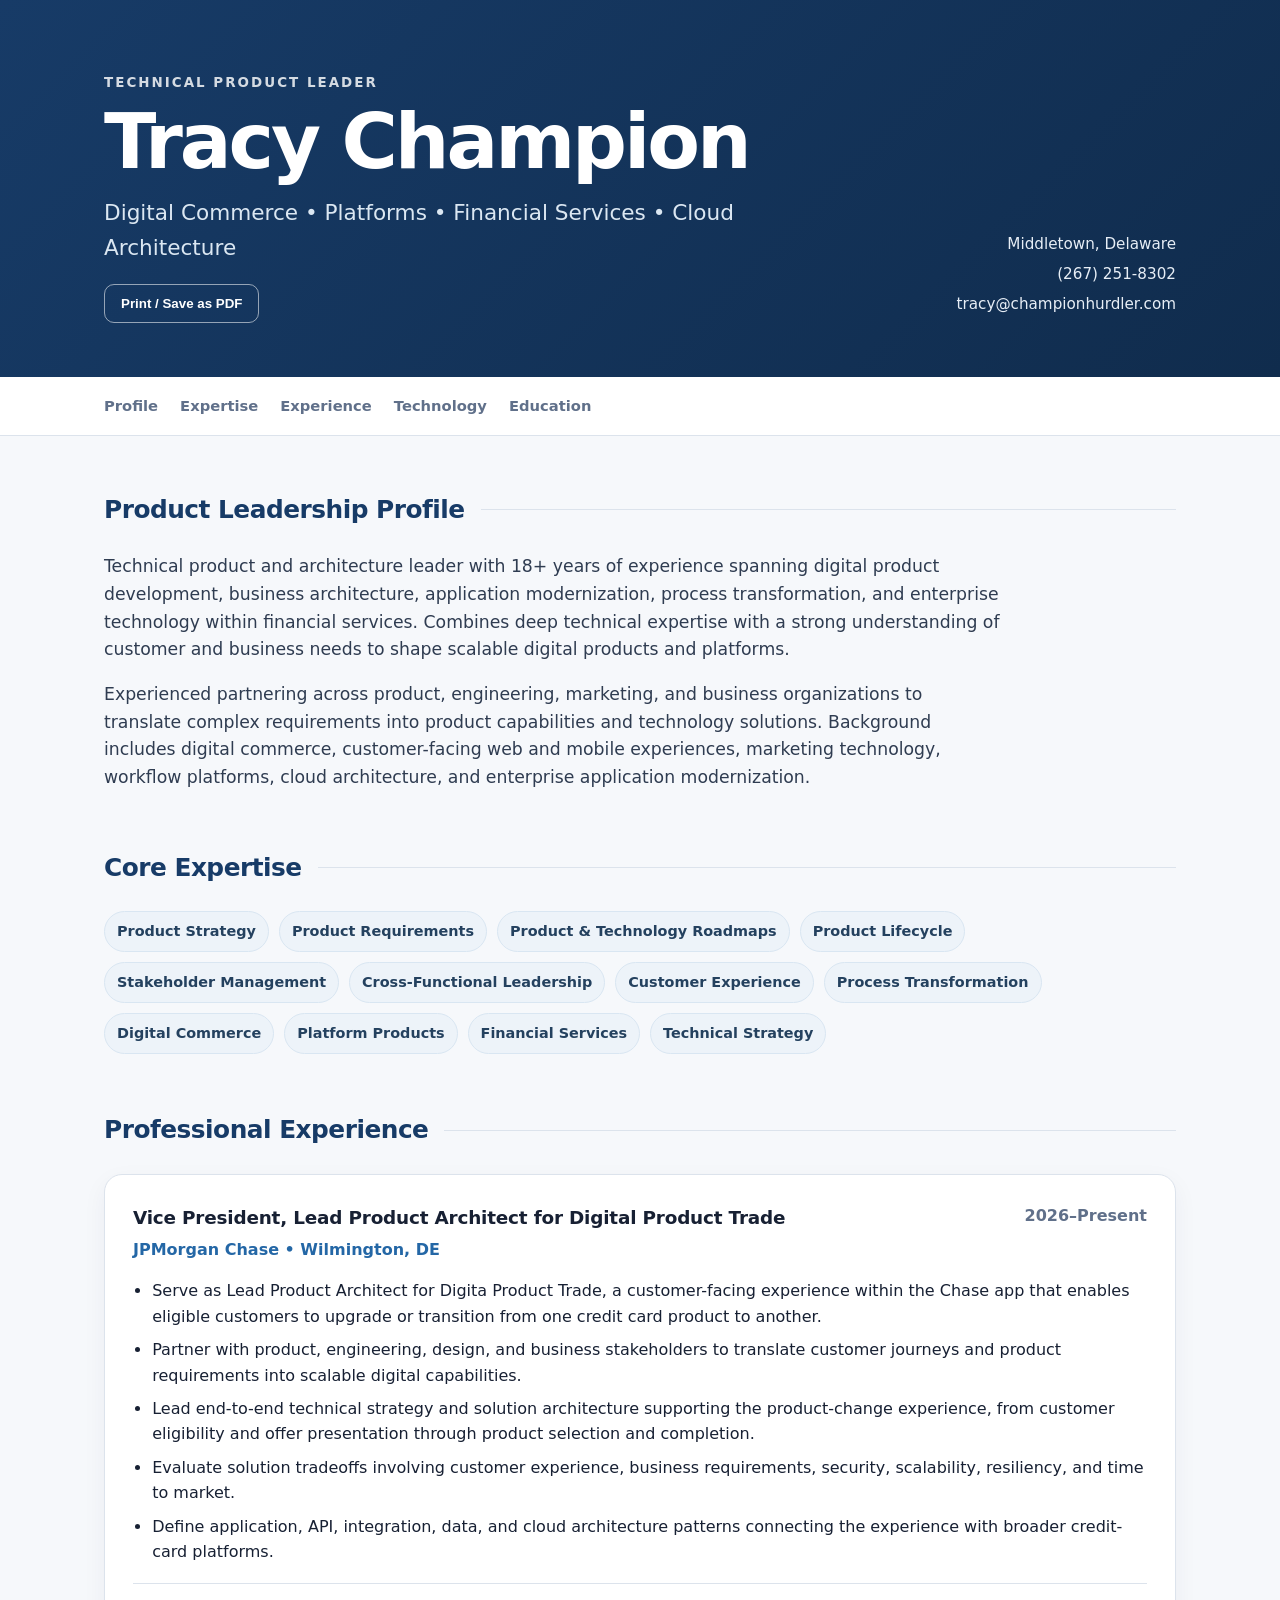
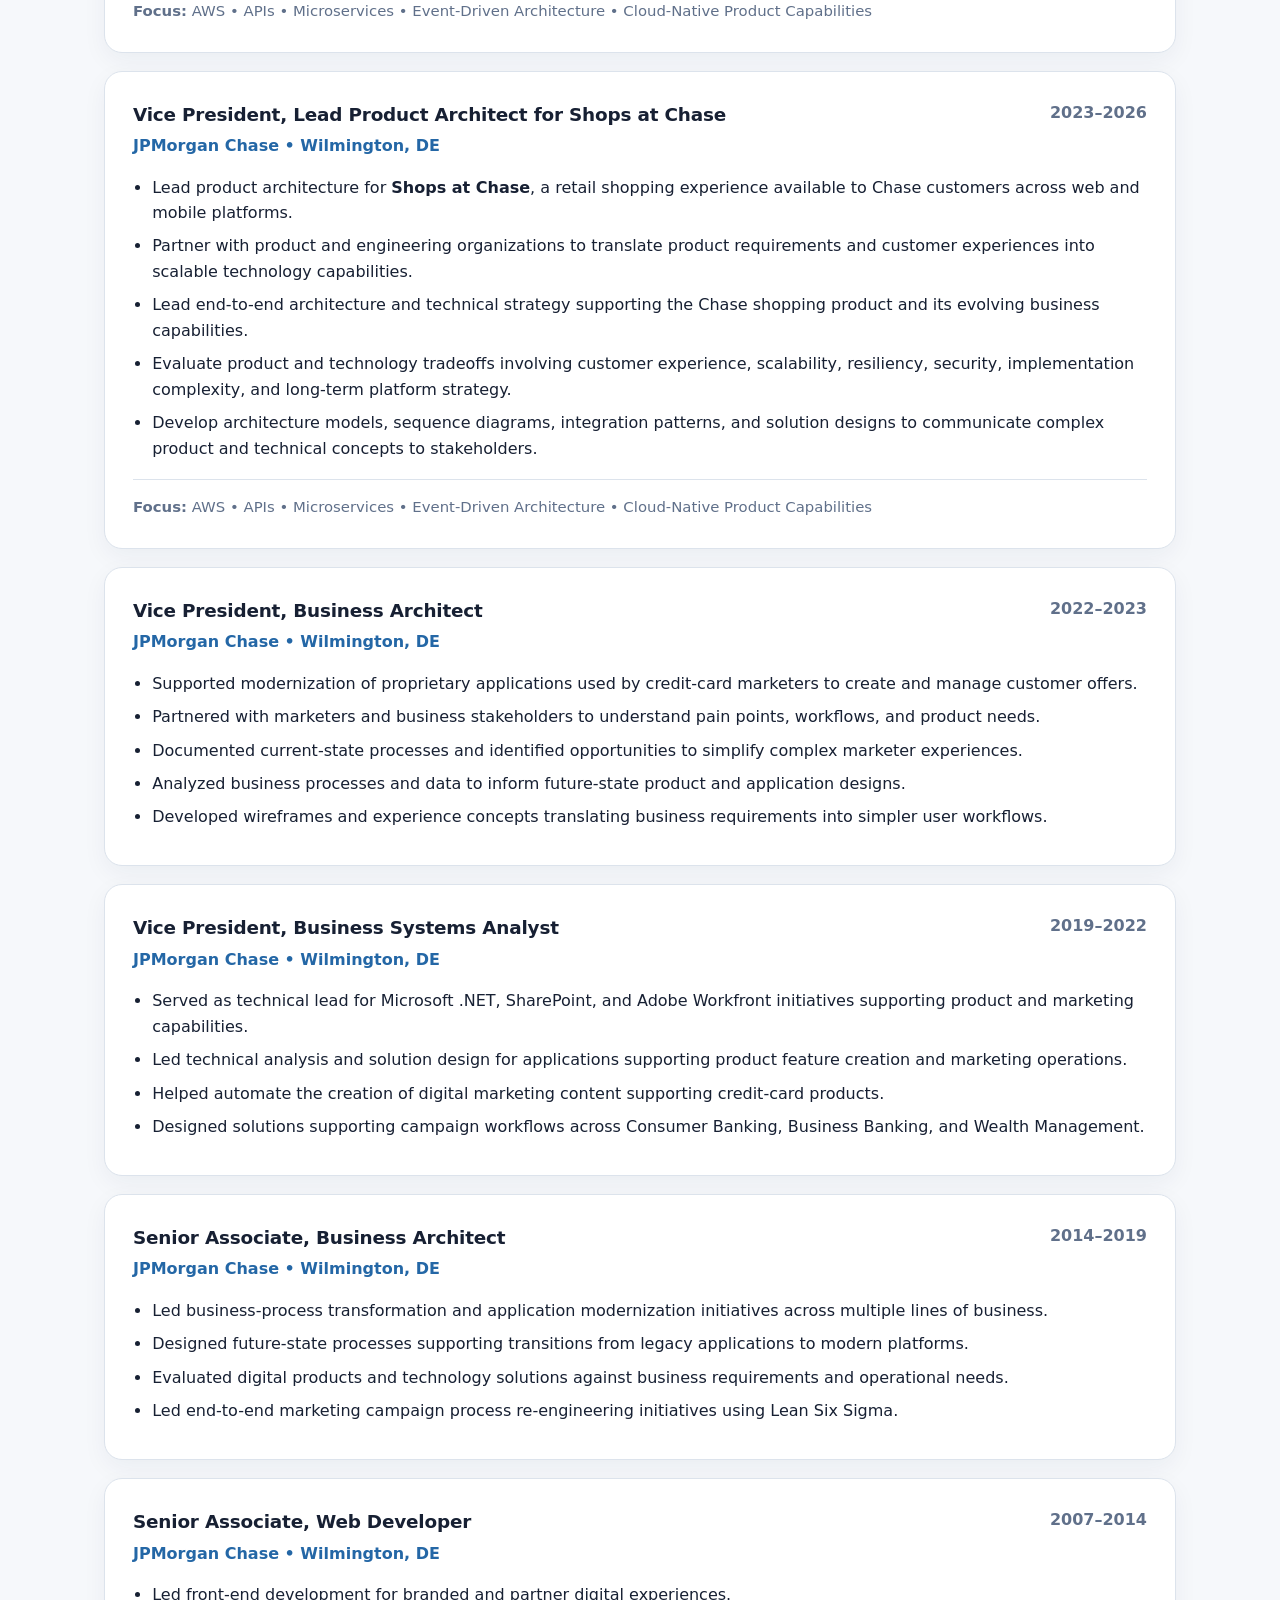
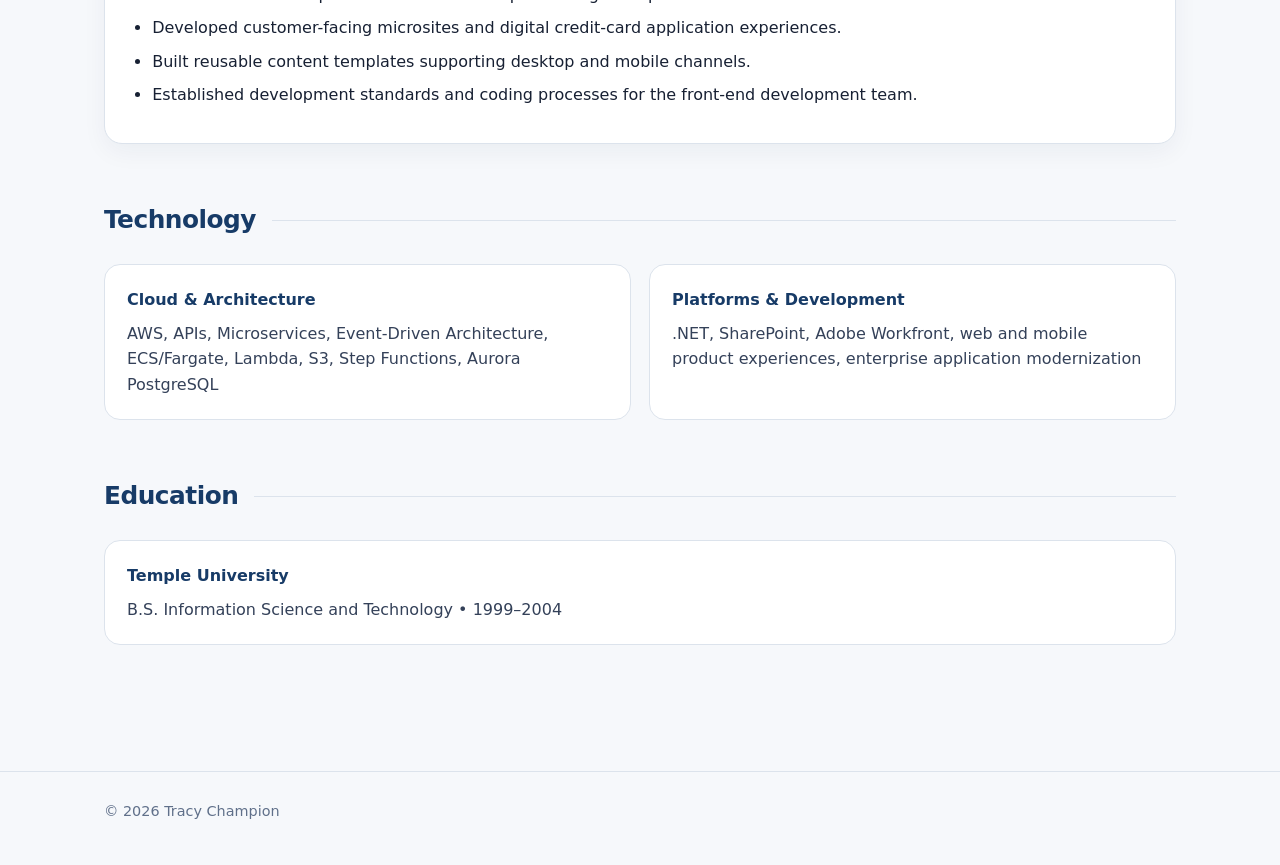
==== commit fcc35c45: "Update index.html" ====
--- a/resume/index.html
+++ b/resume/index.html
@@ -275,7 +275,7 @@
 
 <nav>
   <div class="nav-inner">
-    <a href="#profile">Profil</a>
+    <a href="#profile">Profile</a>
     <a href="#expertise">Expertise</a>
     <a href="#experience">Experience</a>
     <a href="#technology">Technology</a>
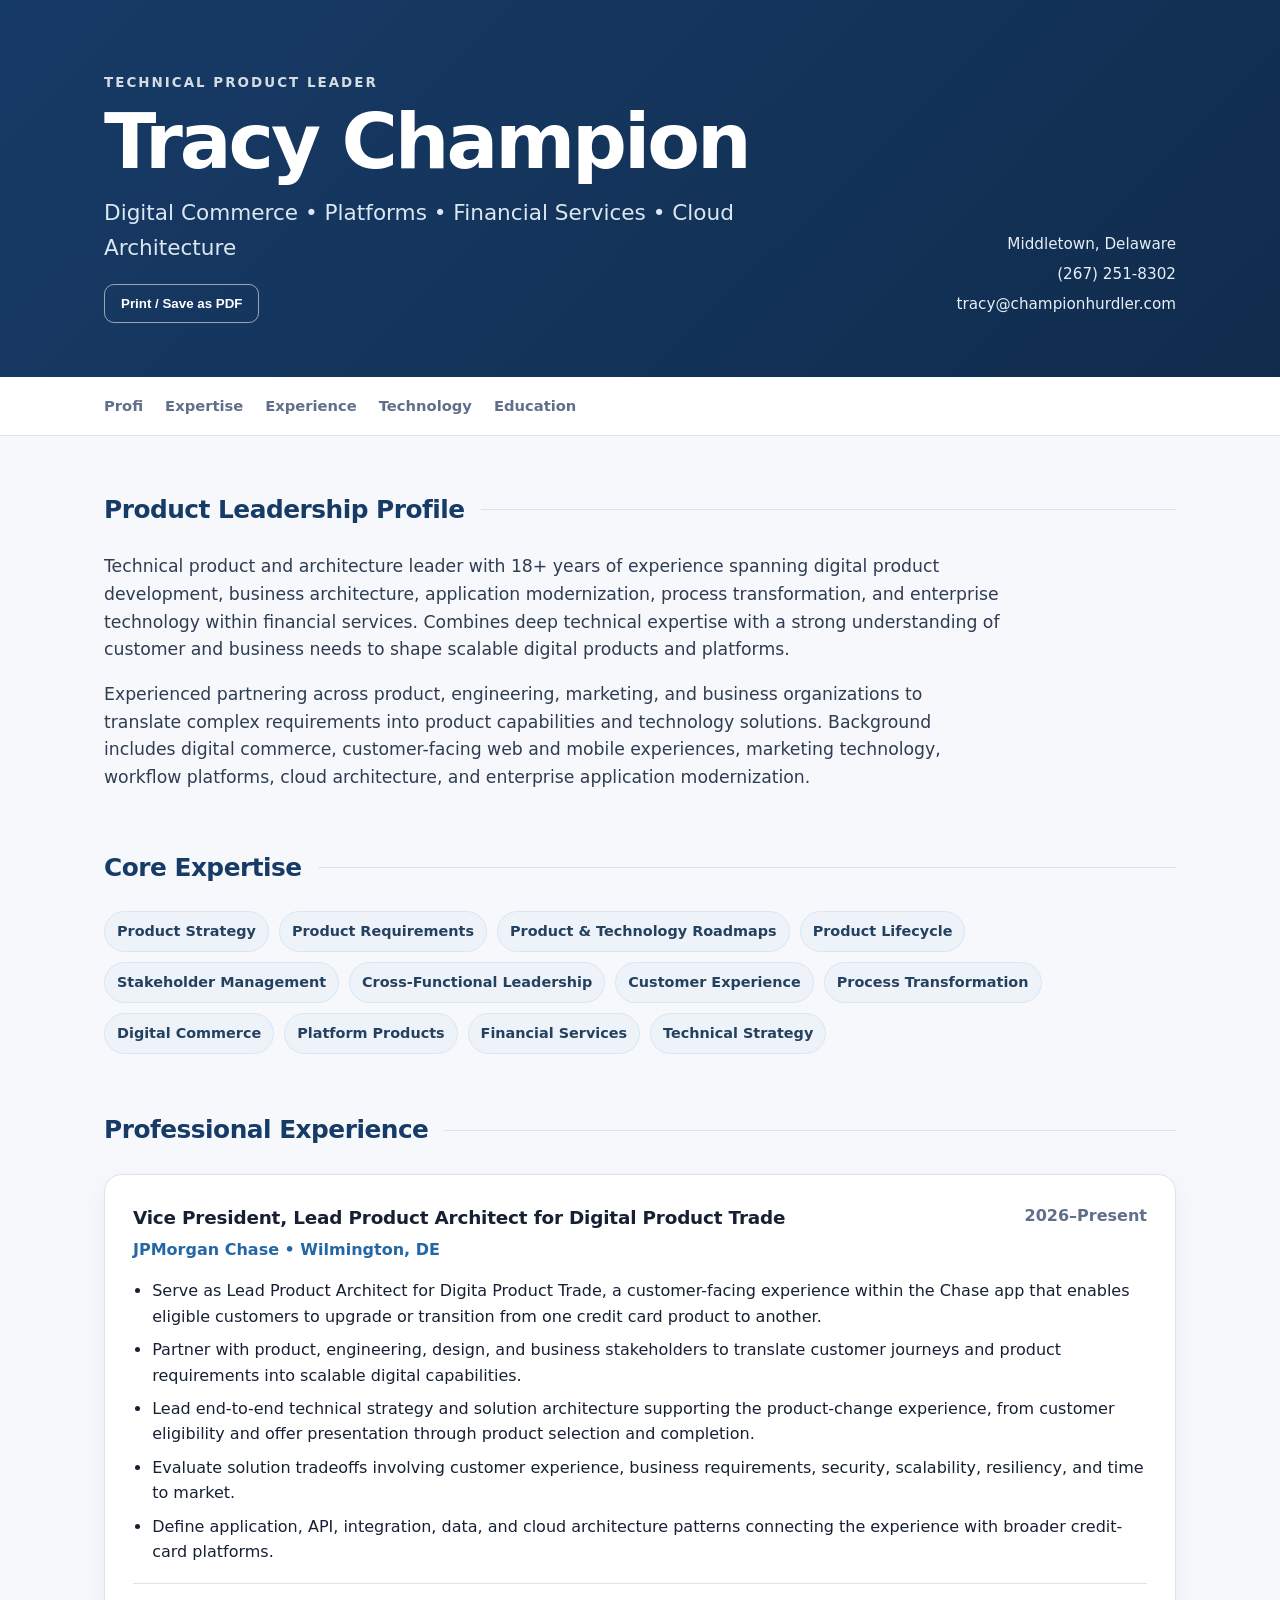
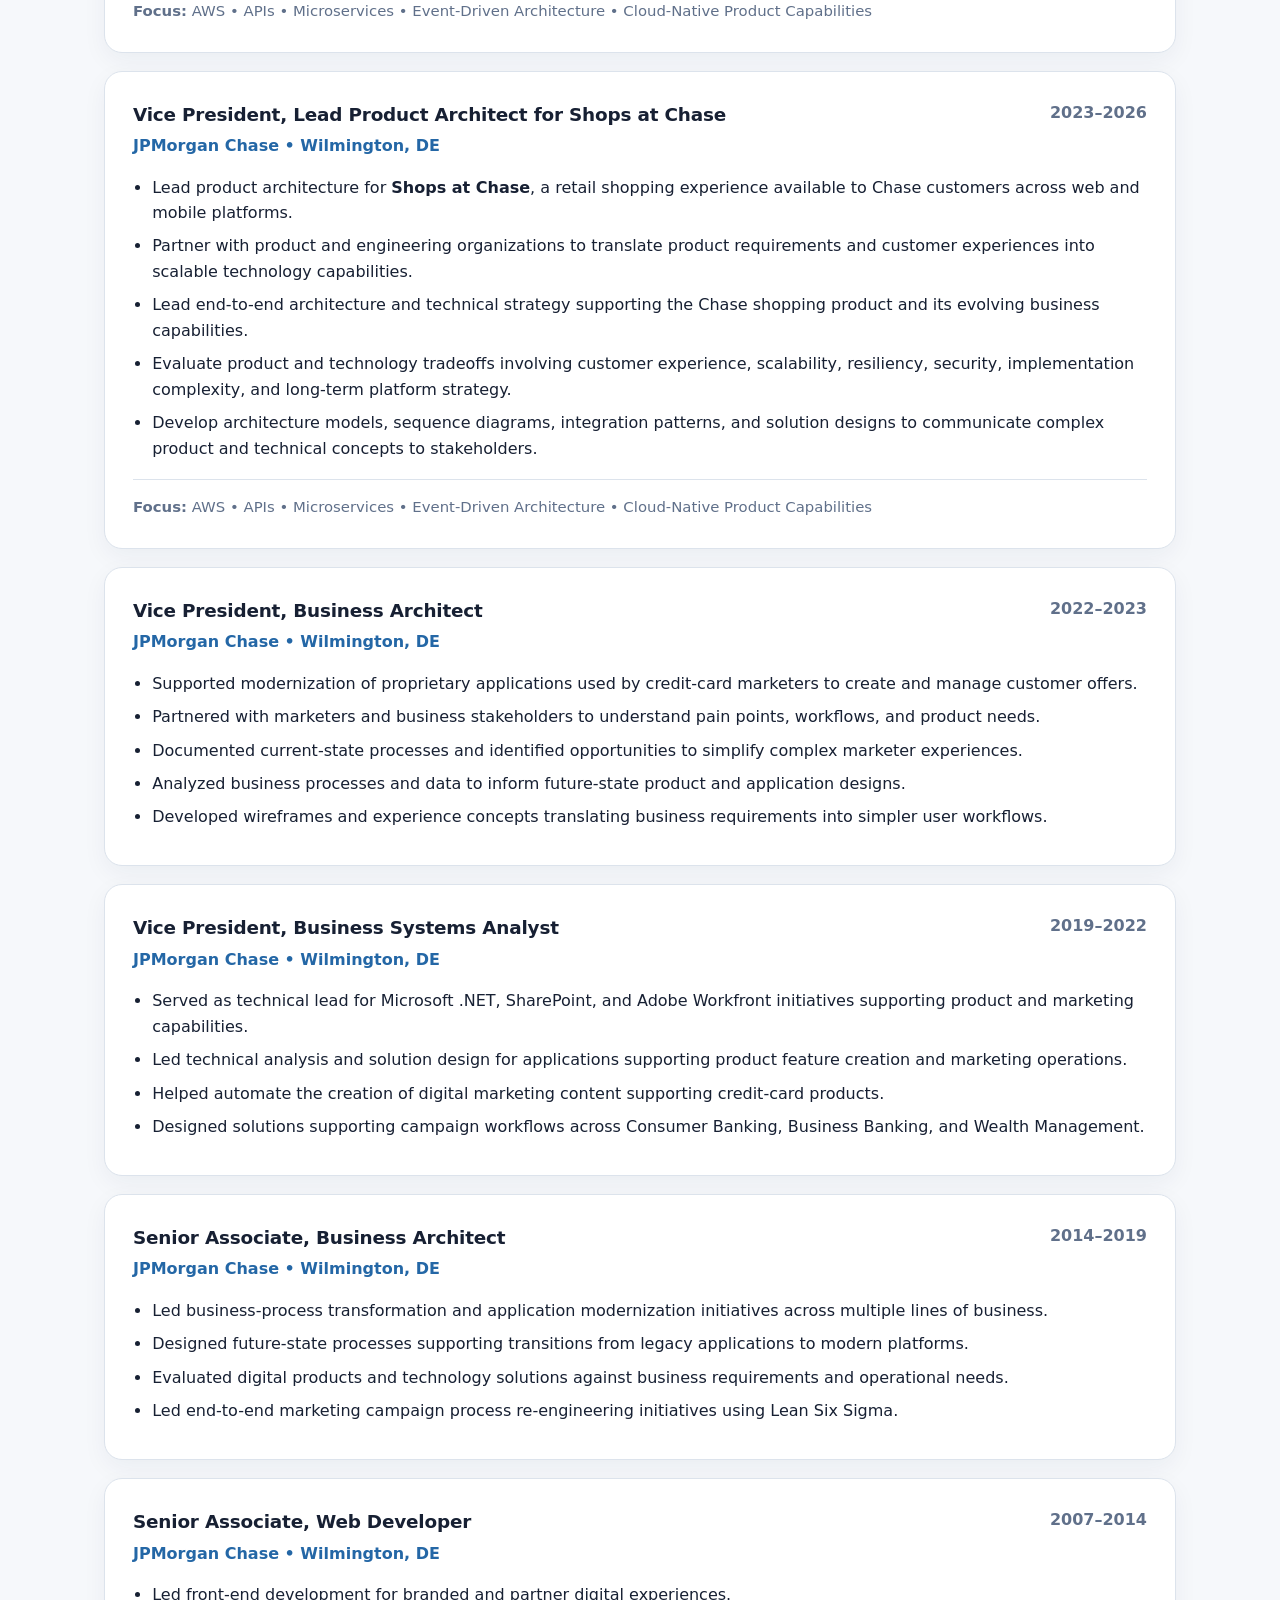
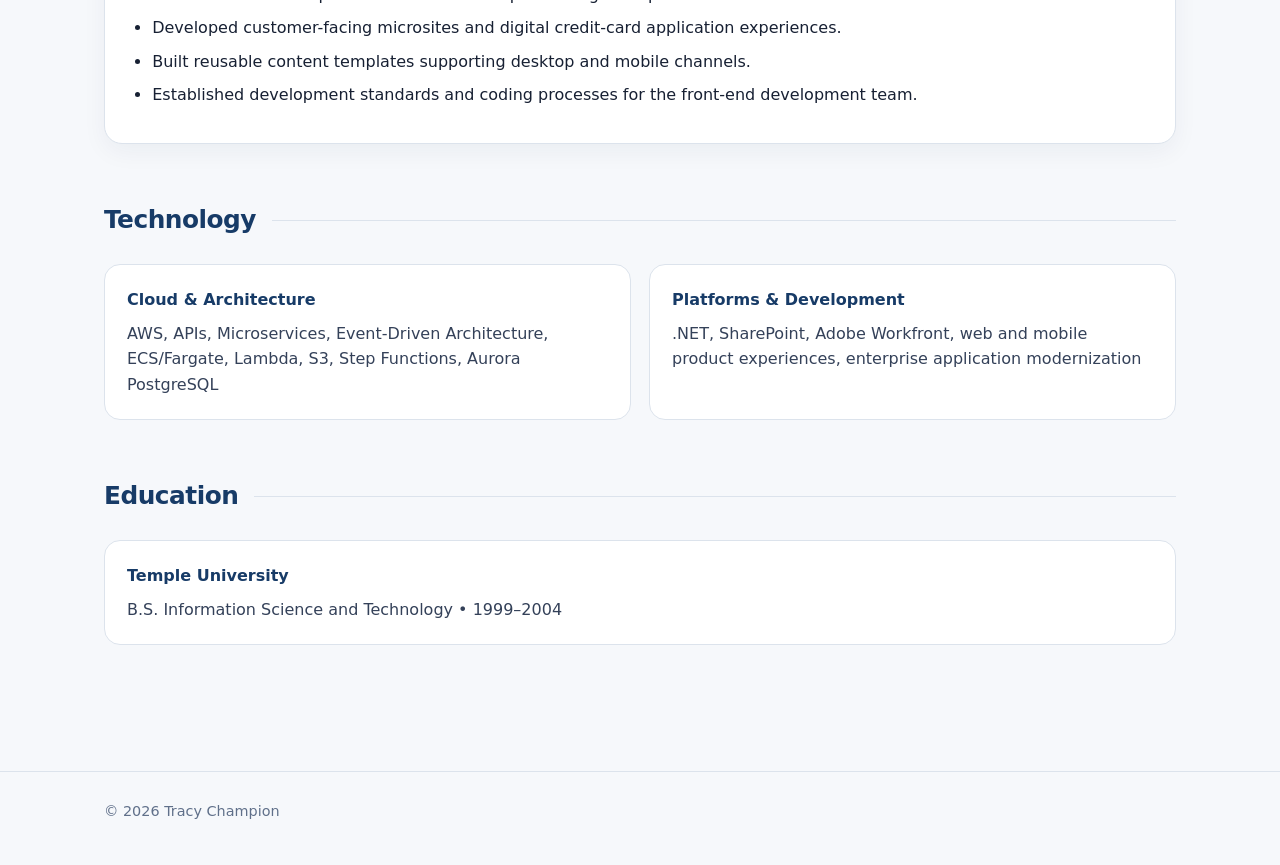
==== commit 766a1598: "Update index.html" ====
--- a/resume/index.html
+++ b/resume/index.html
@@ -275,7 +275,7 @@
 
 <nav>
   <div class="nav-inner">
-    <a href="#profile">Profile</a>
+    <a href="#profile">Profi</a>
     <a href="#expertise">Expertise</a>
     <a href="#experience">Experience</a>
     <a href="#technology">Technology</a>
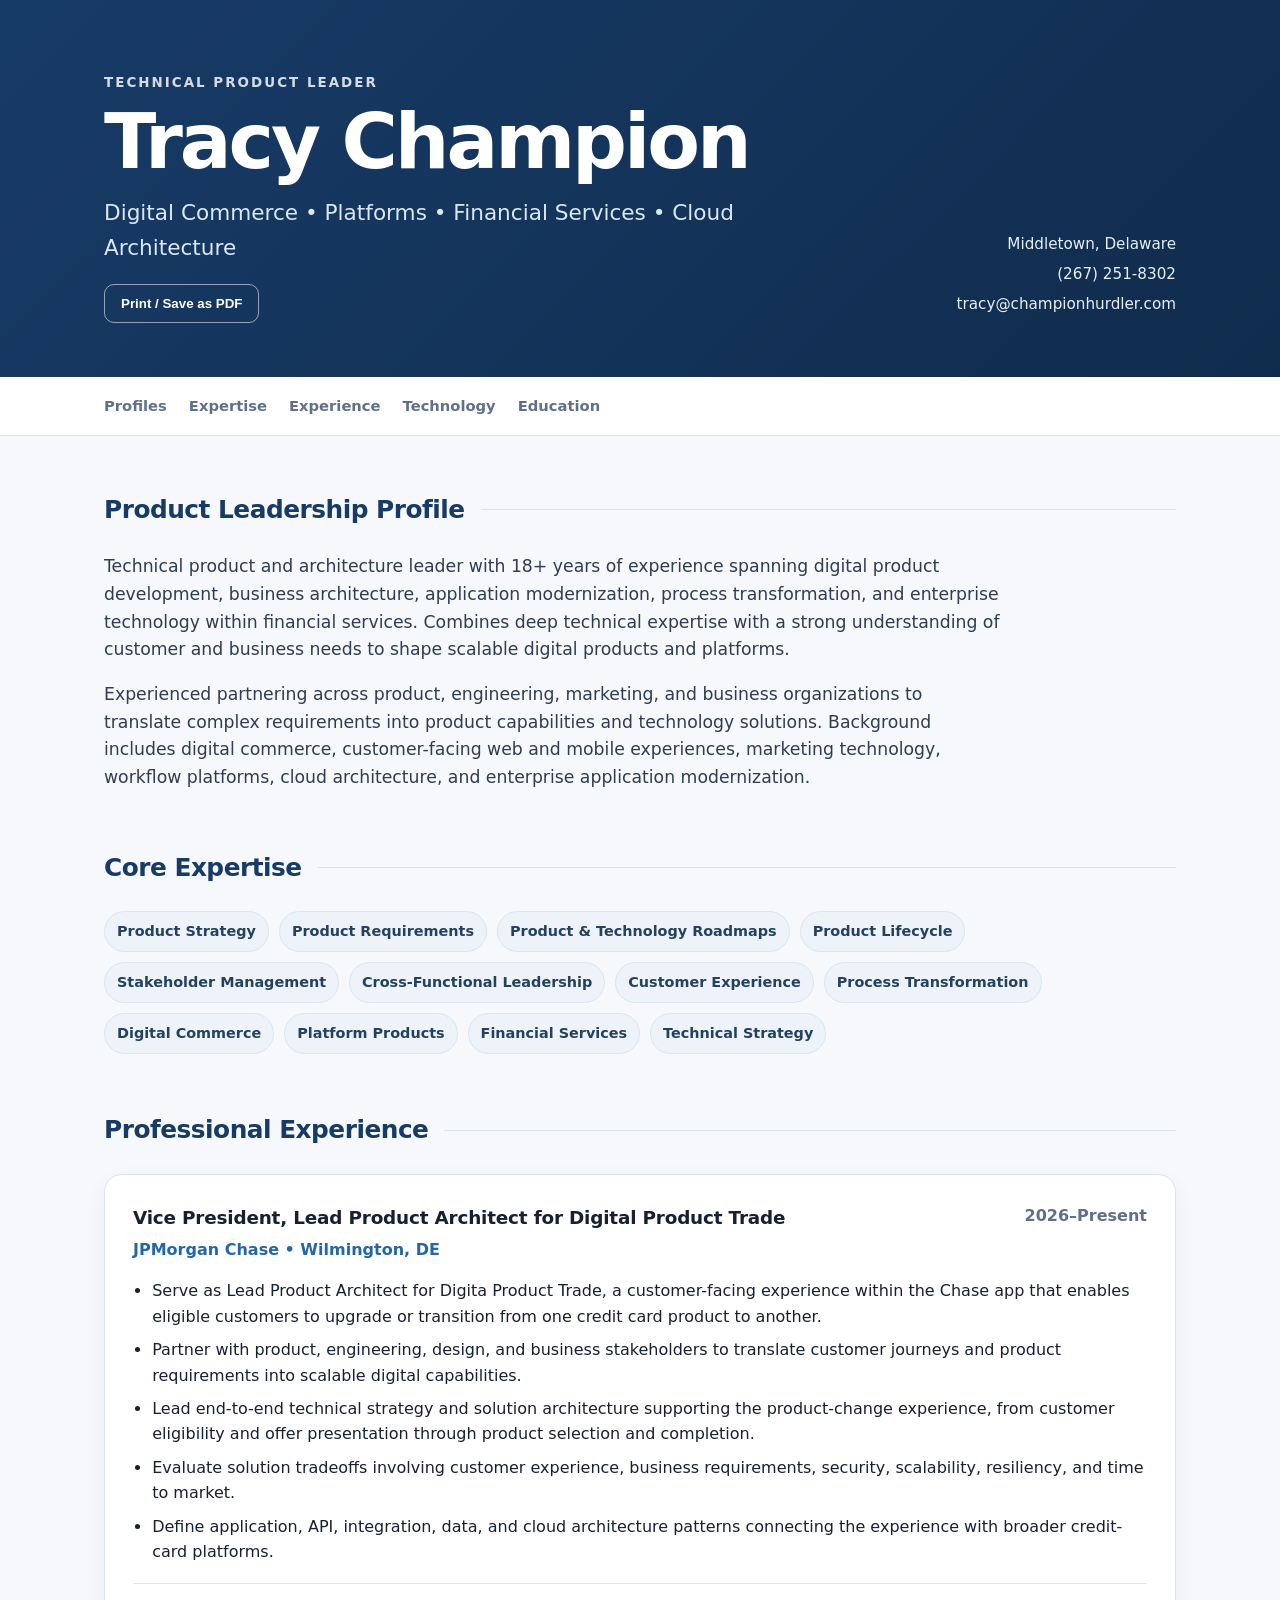
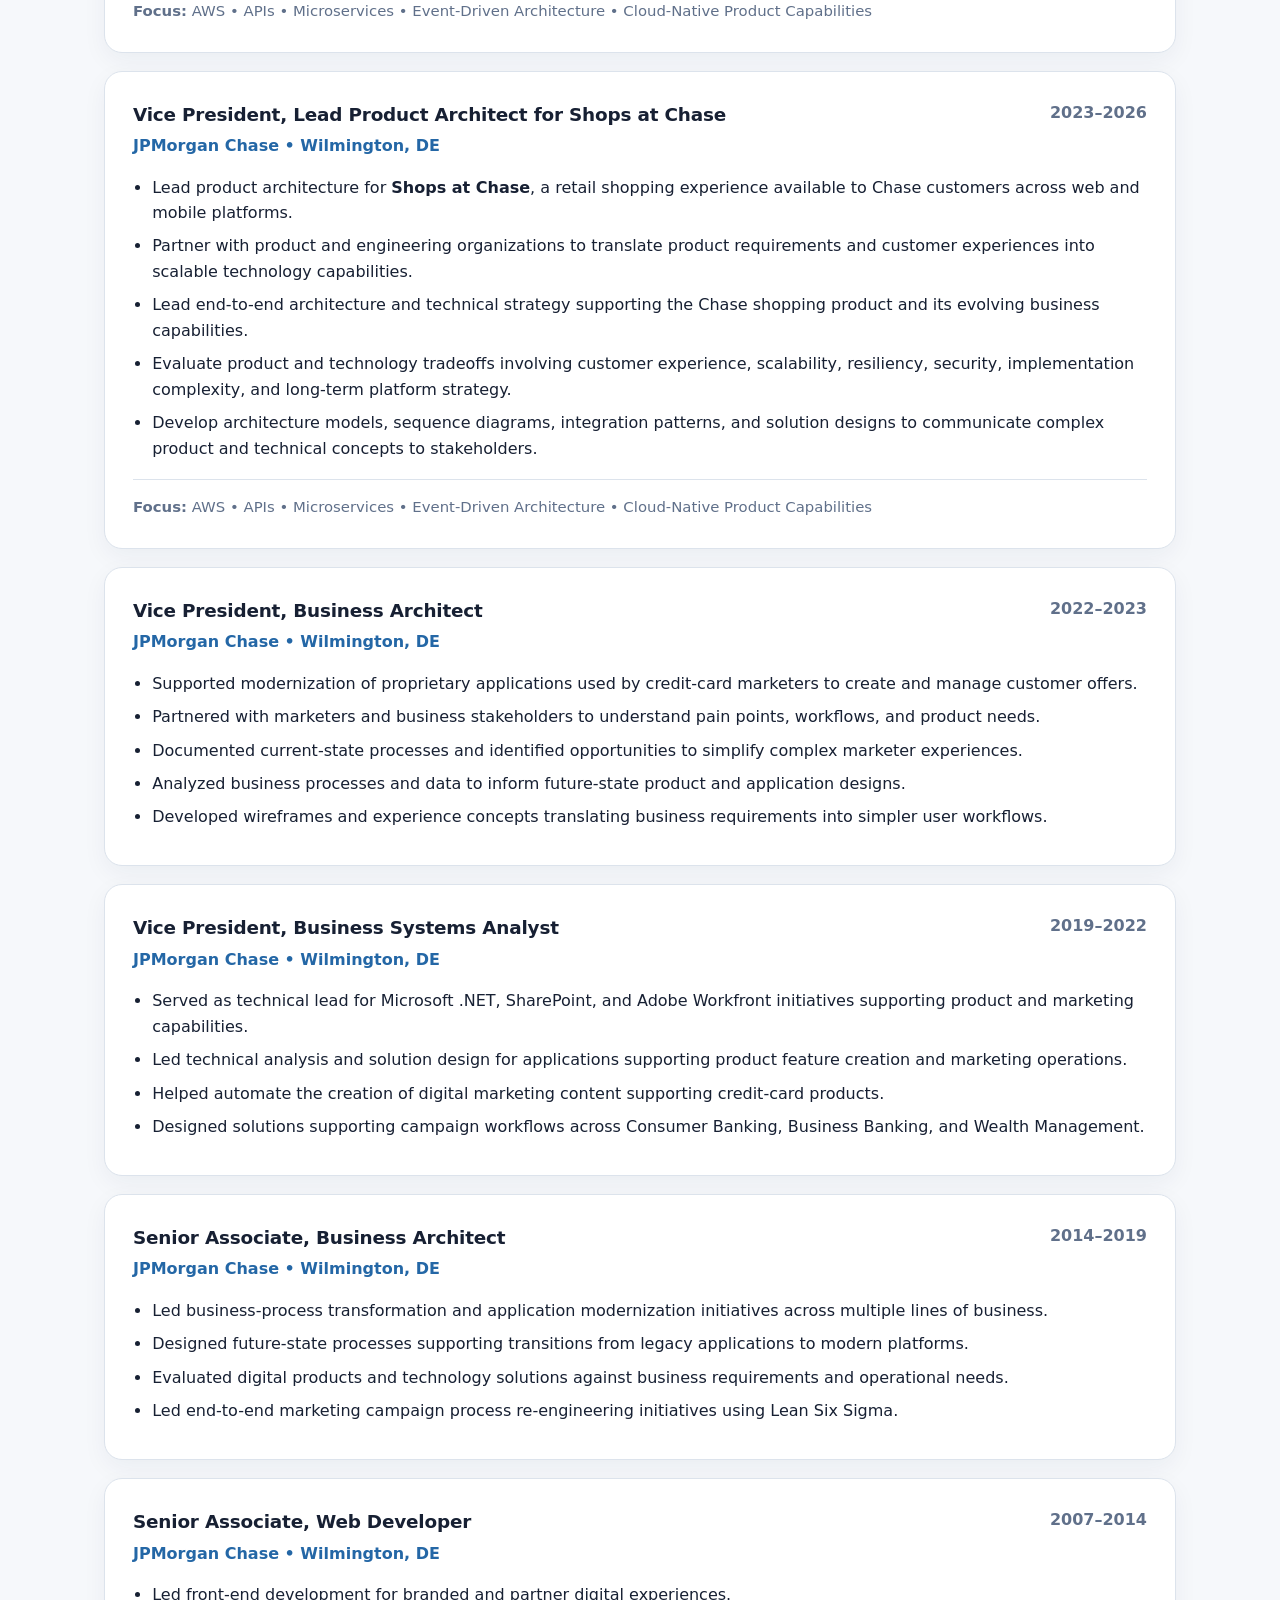
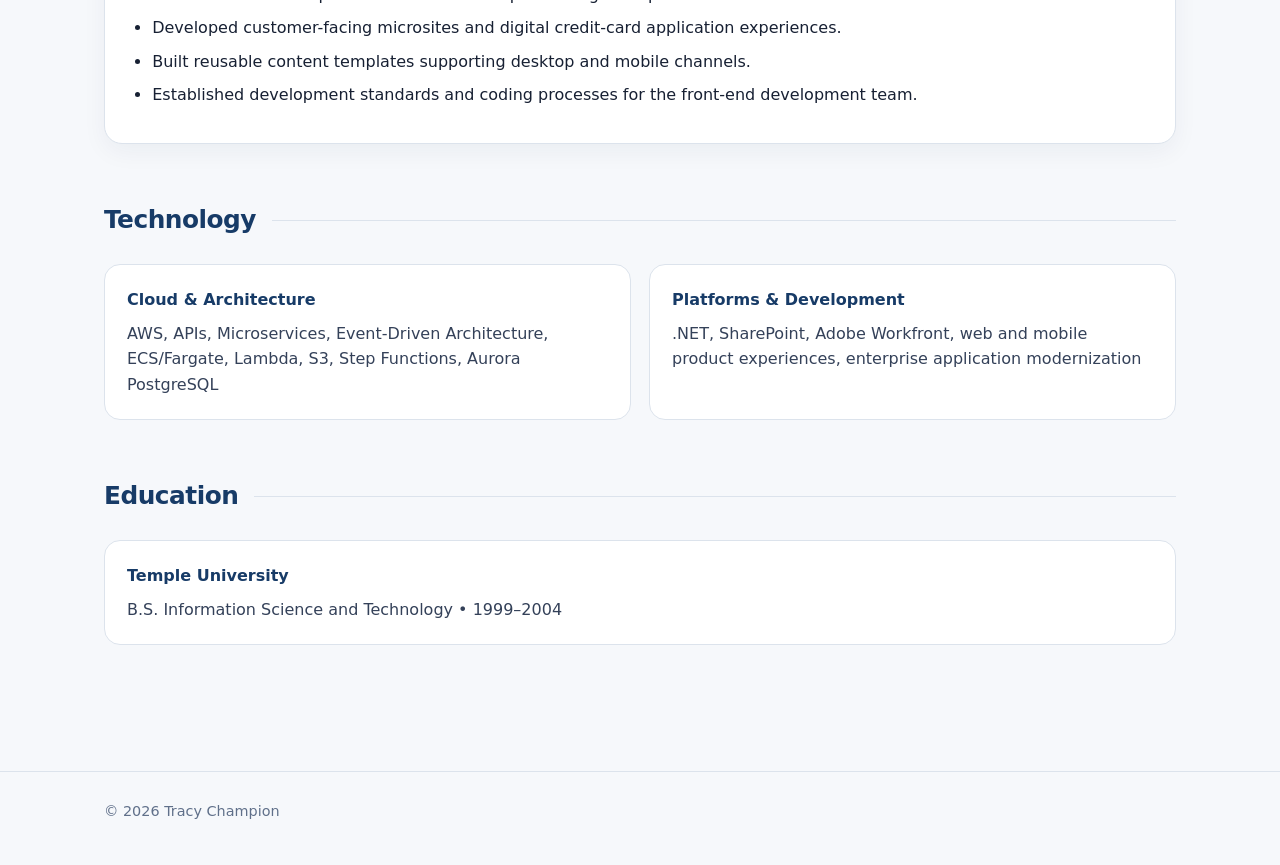
==== commit b48f8d82: "new update" ====
--- a/resume/index.html
+++ b/resume/index.html
@@ -275,7 +275,7 @@
 
 <nav>
   <div class="nav-inner">
-    <a href="#profile">Profi</a>
+    <a href="#profile">Profiles</a>
     <a href="#expertise">Expertise</a>
     <a href="#experience">Experience</a>
     <a href="#technology">Technology</a>
